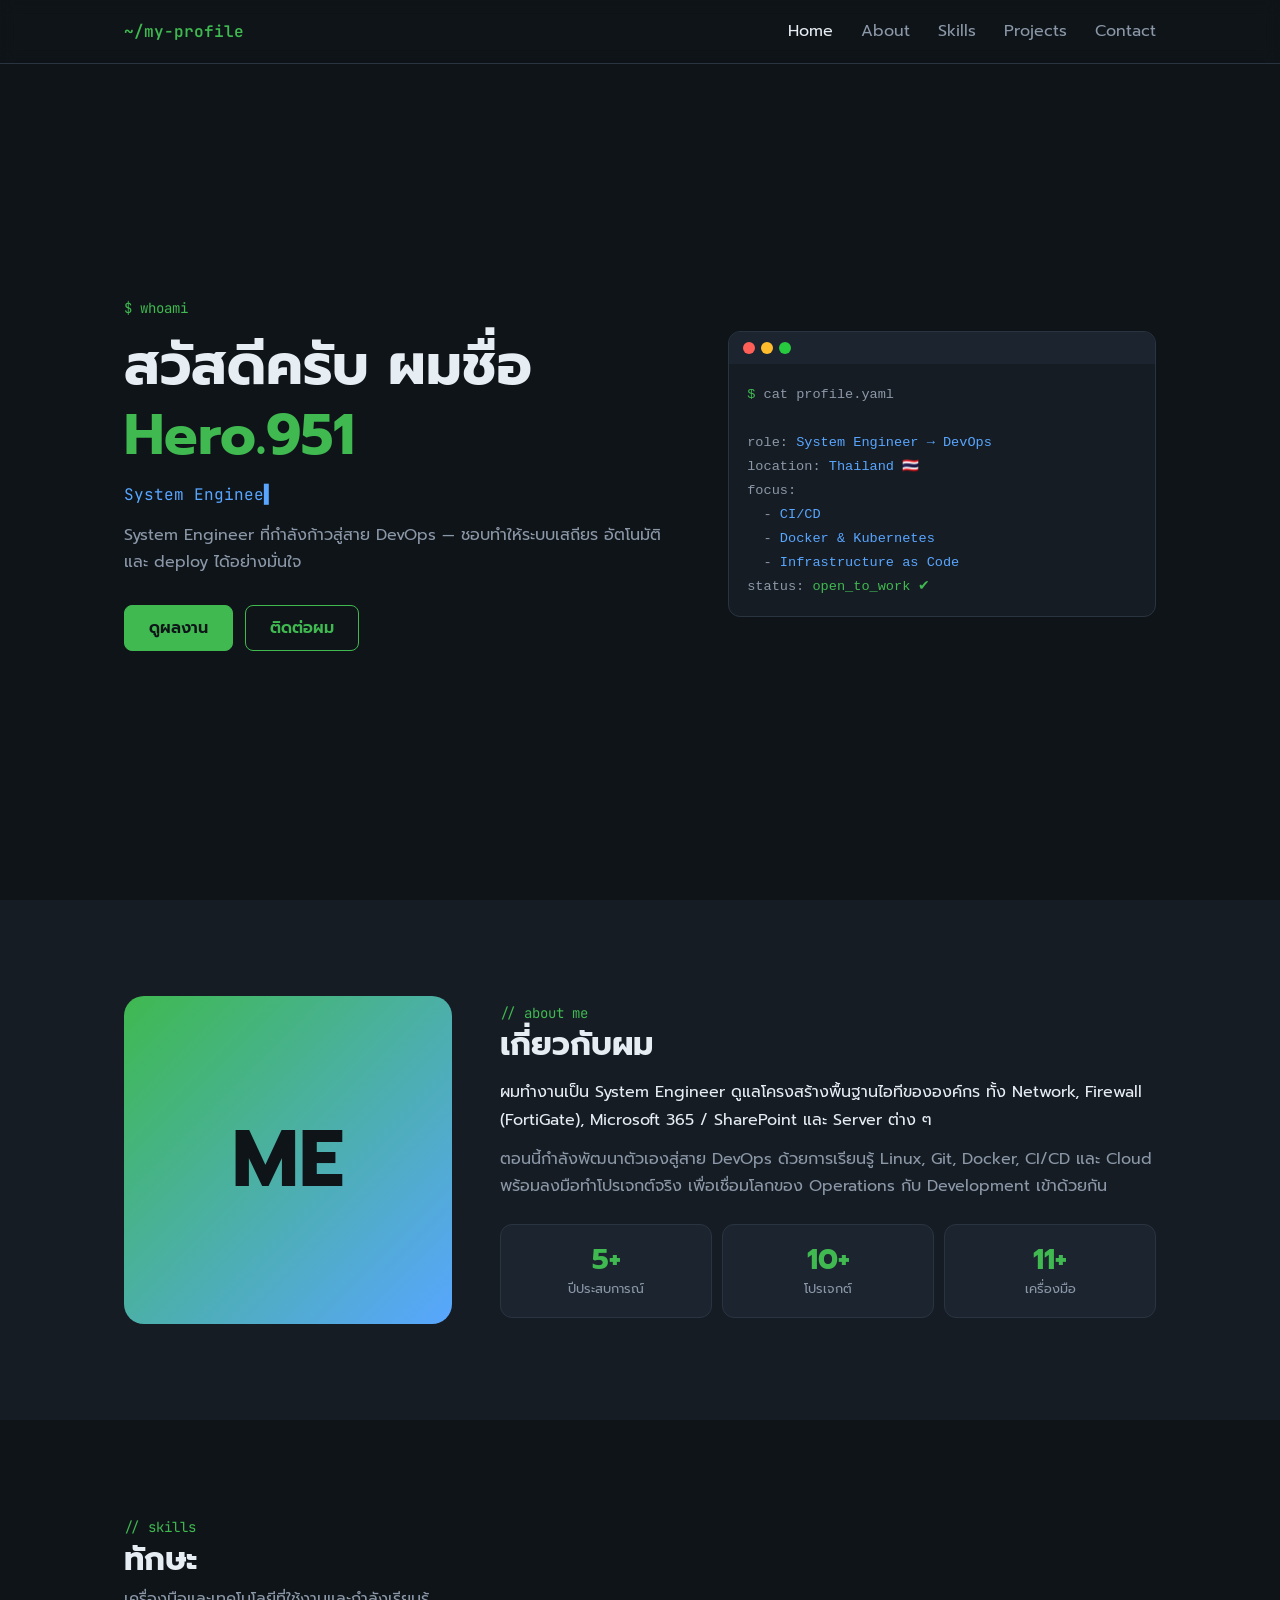
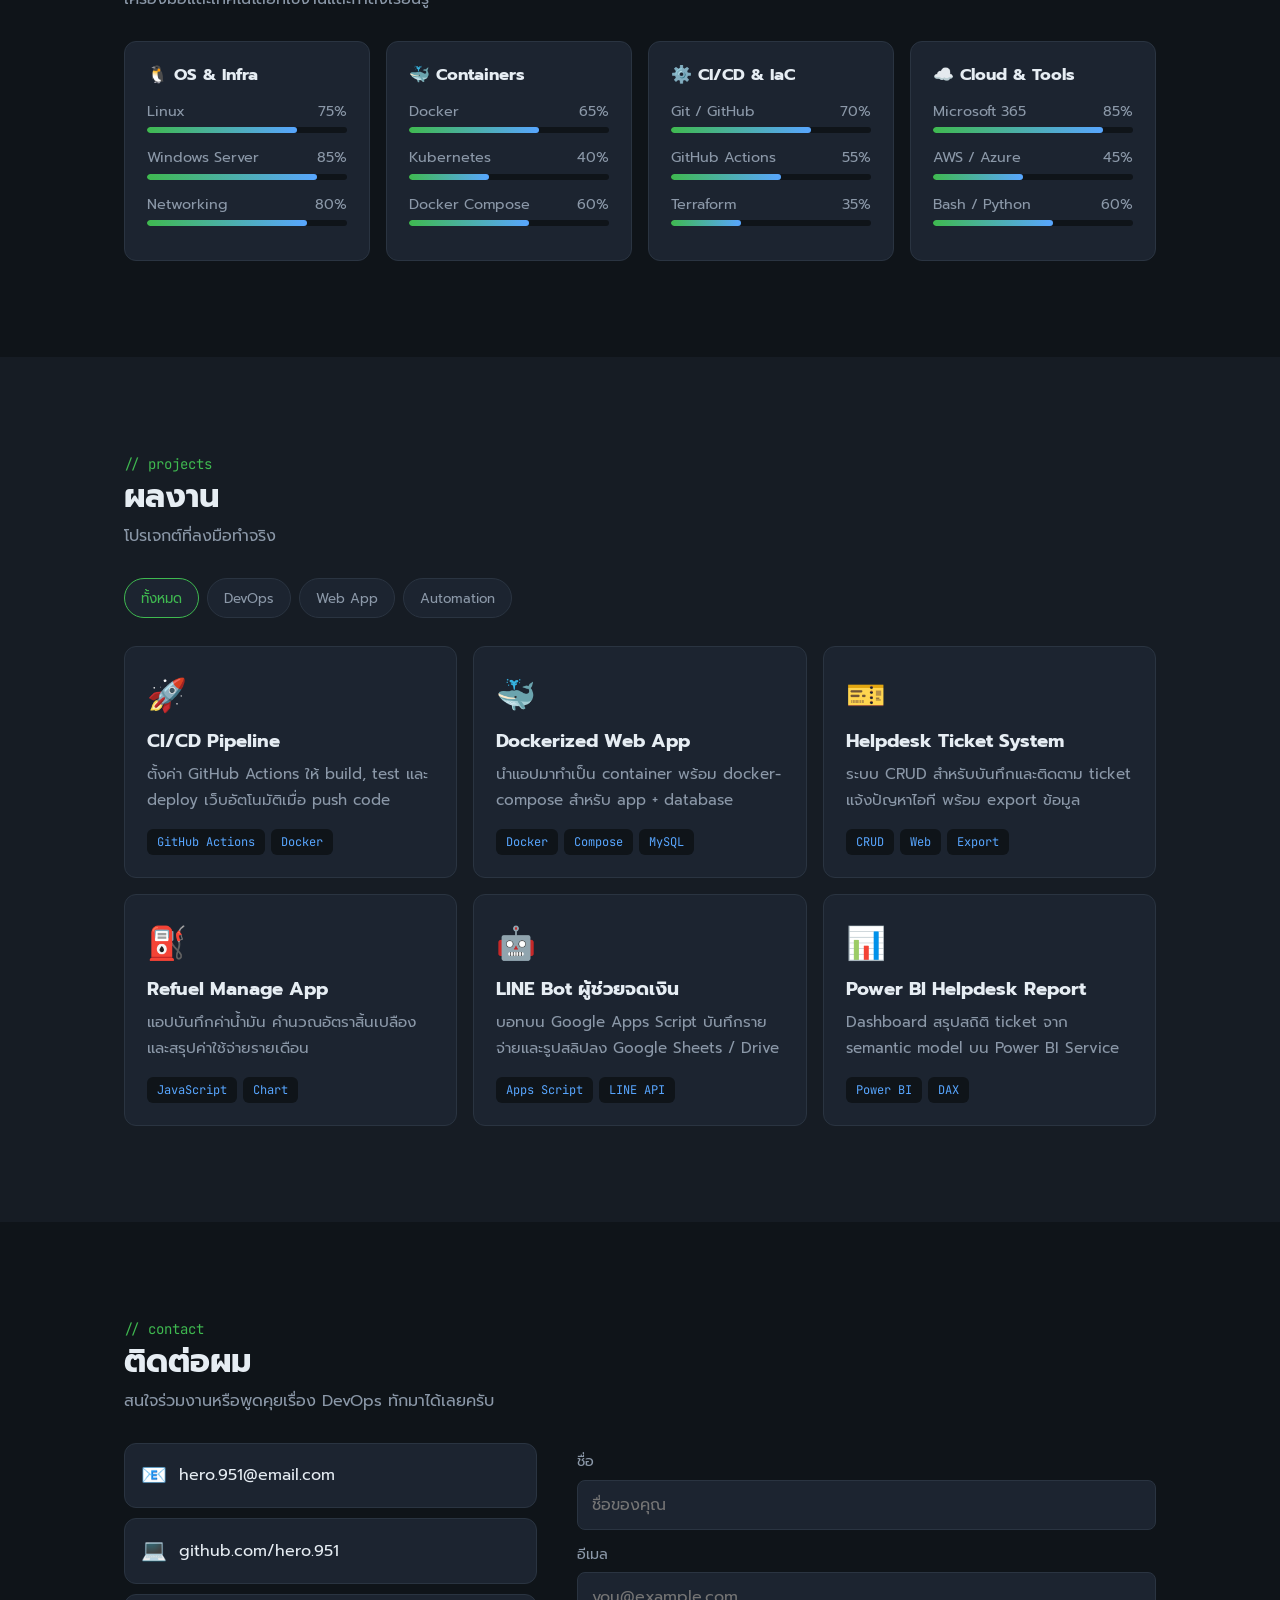
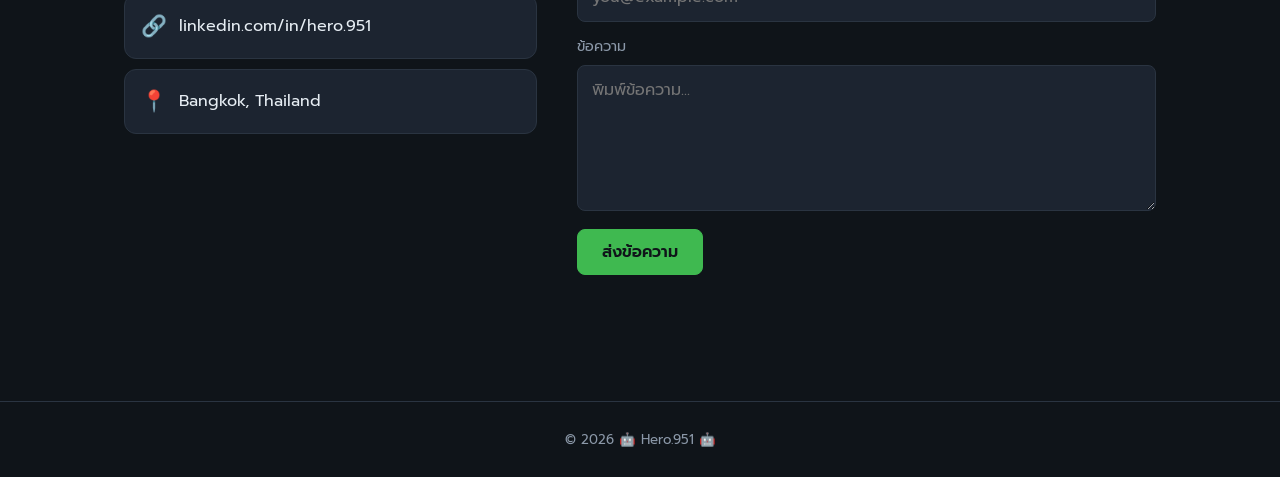
==== profile.html @ e8005243 "Merge HTML/CSS/JS into single profile.html" ====
<!DOCTYPE html>
<html lang="th">
<head>
  <meta charset="UTF-8">
  <meta name="viewport" content="width=device-width, initial-scale=1.0">
  <meta name="description" content="Hero.951 — System Engineer ที่กำลังก้าวสู่สาย DevOps">
  <title>Hero.951 | DevOps Engineer</title>
  <link rel="preconnect" href="https://fonts.googleapis.com">
  <link href="https://fonts.googleapis.com/css2?family=Prompt:wght@300;400;600;700&family=JetBrains+Mono:wght@400;600&display=swap" rel="stylesheet">
  <style>
/* ===== Design tokens ===== */
:root{
  --bg:#0f1419; --bg2:#161c24; --card:#1c2430; --text:#e6edf3; --muted:#8b98a8;
  --accent:#3fb950; --accent2:#58a6ff; --border:#2a3441;
  --header-h:64px; --gutter:16px; --radius:12px;
}

/* ===== Base (mobile-first) ===== */
*,*::before,*::after{margin:0;padding:0;box-sizing:border-box}
html{scroll-behavior:smooth;scroll-padding-top:var(--header-h)}
body{font-family:'Prompt',sans-serif;background:var(--bg);color:var(--text);line-height:1.7;font-size:1rem;overflow-x:hidden}
a{color:inherit;text-decoration:none}
img{max-width:100%;display:block}
ul{list-style:none}
p+p{margin-top:12px}
h1,h2,h3{line-height:1.25}
h2{font-size:clamp(1.6rem,4vw,2rem);margin-bottom:6px}
.container{width:100%;max-width:1080px;margin:0 auto;padding:0 var(--gutter)}
.section{padding:64px 0}
.alt{background:var(--bg2)}
.section-head{margin-bottom:28px}
.eyebrow{font-family:'JetBrains Mono',monospace;color:var(--accent);font-size:.875rem}
.lead,.muted{color:var(--muted)}
.sr-only{position:absolute;width:1px;height:1px;overflow:hidden;clip:rect(0 0 0 0);white-space:nowrap}
.skip-link{position:absolute;left:-999px;top:8px;background:var(--accent);color:#0f1419;padding:8px 14px;border-radius:6px;z-index:100}
.skip-link:focus{left:8px}
:focus-visible{outline:2px solid var(--accent2);outline-offset:3px}

/* ===== Header / Nav ===== */
.site-header{position:fixed;inset:0 0 auto;height:var(--header-h);background:rgba(15,20,25,.9);backdrop-filter:blur(8px);border-bottom:1px solid var(--border);z-index:50}
.header-inner{display:flex;justify-content:space-between;align-items:center;height:100%}
.logo{font-family:'JetBrains Mono',monospace;font-weight:600;color:var(--accent)}
.menu-btn{background:none;border:0;color:var(--text);font-size:1.6rem;cursor:pointer;width:44px;height:44px}
.nav-links{display:none;position:absolute;top:var(--header-h);left:0;right:0;flex-direction:column;background:var(--bg2);border-bottom:1px solid var(--border);padding:8px var(--gutter) 16px}
.nav-links.open{display:flex}
.nav-links a{display:block;padding:12px 4px;color:var(--muted);transition:color .2s}
.nav-links a:hover,.nav-links a.active{color:var(--text)}

/* ===== Buttons ===== */
.btns{display:flex;gap:12px;margin-top:28px;flex-wrap:wrap}
.btn{display:inline-flex;justify-content:center;align-items:center;min-height:44px;padding:10px 24px;border-radius:8px;font:600 1rem 'Prompt',sans-serif;border:1px solid var(--accent);cursor:pointer;transition:.2s}
.btn-primary{background:var(--accent);color:#0f1419}
.btn-primary:hover{filter:brightness(1.1)}
.btn-ghost{color:var(--accent);background:transparent}
.btn-ghost:hover{background:rgba(63,185,80,.1)}

/* ===== Hero ===== */
.hero{min-height:100svh;display:flex;align-items:center;padding:calc(var(--header-h) + 40px) 0 56px}
.hero-grid{display:grid;gap:40px}
.hero h1{font-size:clamp(2rem,7vw,3.5rem);margin:10px 0}
.highlight{color:var(--accent)}
.typed{font-family:'JetBrains Mono',monospace;color:var(--accent2);min-height:1.7em}
.typed::after{content:'▌';animation:blink 1s infinite}
@keyframes blink{50%{opacity:0}}
.hero .lead{margin-top:14px;max-width:52ch}
.terminal{background:var(--bg2);border:1px solid var(--border);border-radius:var(--radius);overflow:hidden}
.term-bar{background:var(--card);padding:10px 14px;display:flex;gap:6px}
.term-bar i{width:12px;height:12px;border-radius:50%;background:#ff5f56}
.term-bar i:nth-child(2){background:#ffbd2e}
.term-bar i:nth-child(3){background:#27c93f}
.term-body{padding:18px;color:var(--muted);font:.8rem/1.7 'JetBrains Mono',monospace;overflow-x:auto;white-space:pre}
.term-body .c{color:var(--accent)} .term-body .v{color:var(--accent2)}

/* ===== About ===== */
.about-grid{display:grid;gap:32px;align-items:center}
.avatar{width:min(200px,60%);aspect-ratio:1;margin:0 auto;border-radius:20px;background:linear-gradient(135deg,var(--accent),var(--accent2));display:flex;align-items:center;justify-content:center;font-size:clamp(3rem,10vw,5rem);font-weight:700;color:#0f1419}
.about-grid h2{margin-bottom:14px}
.stats{display:grid;grid-template-columns:repeat(3,1fr);gap:10px;margin-top:24px}
.stat{background:var(--card);border:1px solid var(--border);border-radius:var(--radius);padding:14px 8px;text-align:center;display:flex;flex-direction:column-reverse}
.stat dd{font-size:clamp(1.4rem,5vw,1.8rem);font-weight:700;color:var(--accent);line-height:1.2}
.stat dt{color:var(--muted);font-size:.8rem}

/* ===== Skills ===== */
.skills-grid{display:grid;gap:16px;grid-template-columns:1fr}
.skill-card{background:var(--card);border:1px solid var(--border);border-radius:var(--radius);padding:22px}
.skill-card h3{margin-bottom:14px;font-size:1.05rem}
.bar{margin-bottom:12px}
.bar-label{display:flex;justify-content:space-between;font-size:.9rem;color:var(--muted)}
.bar-track{height:6px;background:var(--bg);border-radius:4px;overflow:hidden;margin-top:4px}
.bar-fill{height:100%;width:0;background:linear-gradient(90deg,var(--accent),var(--accent2));border-radius:4px;transition:width 1.2s ease}

/* ===== Projects ===== */
.filters{display:flex;gap:8px;margin-bottom:24px;overflow-x:auto;padding-bottom:4px;scrollbar-width:none}
.filter{flex:0 0 auto;min-height:40px;background:var(--card);border:1px solid var(--border);color:var(--muted);padding:6px 16px;border-radius:20px;cursor:pointer;font-family:inherit}
.filter.active{border-color:var(--accent);color:var(--accent)}
.projects-grid{display:grid;gap:16px;grid-template-columns:1fr}
.project{height:100%;background:var(--card);border:1px solid var(--border);border-radius:var(--radius);padding:22px;display:flex;flex-direction:column;transition:.2s}
.project:hover{transform:translateY(-4px);border-color:var(--accent)}
.project .icon{font-size:2rem;margin-bottom:6px}
.project p{color:var(--muted);font-size:.95rem;flex:1;margin:8px 0 16px}
.tags{display:flex;gap:6px;flex-wrap:wrap}
.tag{font-family:'JetBrains Mono',monospace;font-size:.75rem;background:var(--bg);color:var(--accent2);padding:3px 10px;border-radius:6px}

/* ===== Contact ===== */
.contact-grid{display:grid;gap:28px}
address{font-style:normal}
.contact-item{display:flex;gap:12px;align-items:center;background:var(--card);border:1px solid var(--border);border-radius:var(--radius);padding:14px 16px;margin:0 0 10px;word-break:break-word}
a.contact-item:hover{border-color:var(--accent)}
.contact-item span{font-size:1.3rem}
fieldset{border:0;display:grid;gap:6px}
label{font-size:.9rem;color:var(--muted);margin-top:6px}
input,textarea{width:100%;background:var(--card);border:1px solid var(--border);border-radius:8px;padding:12px 14px;color:var(--text);font:1rem 'Prompt',sans-serif}
input:focus,textarea:focus{outline:none;border-color:var(--accent)}
.contact-form .btn{margin-top:12px;width:100%}
.form-msg{color:var(--accent);min-height:1.5em}

/* ===== Footer ===== */
.site-footer{border-top:1px solid var(--border);padding:24px 0;text-align:center;color:var(--muted)}

/* ===== Reveal animation ===== */
.reveal{opacity:0;transform:translateY(30px);transition:.7s ease}
.reveal.show{opacity:1;transform:none}
@media (prefers-reduced-motion:reduce){
  *{animation:none!important;transition:none!important;scroll-behavior:auto!important}
  .reveal{opacity:1;transform:none}
}

/* ===== Tablet ≥ 640px ===== */
@media (min-width:640px){
  :root{--gutter:24px}
  .skills-grid,.projects-grid{grid-template-columns:repeat(2,1fr)}
  .contact-form .btn{width:auto;justify-self:start}
  .stat{padding:18px}
}

/* ===== Desktop ≥ 900px ===== */
@media (min-width:900px){
  .section{padding:96px 0}
  .menu-btn{display:none}
  .nav-links{display:flex;position:static;flex-direction:row;gap:28px;padding:0;background:none;border:0}
  .nav-links a{padding:0}
  .hero-grid{grid-template-columns:1.3fr 1fr;gap:48px;align-items:center}
  .term-body{font-size:.85rem}
  .about-grid{grid-template-columns:1fr 2fr;gap:48px}
  .avatar{width:100%;margin:0}
  .skills-grid{grid-template-columns:repeat(4,1fr)}
  .projects-grid{grid-template-columns:repeat(3,1fr)}
  .contact-grid{grid-template-columns:1fr 1.4fr;gap:40px}
}

  </style>
</head>
<body>
  <a class="skip-link" href="#main">ข้ามไปที่เนื้อหา</a>

  <!-- ===== Header + Navigation ===== -->
  <header class="site-header">
    <div class="container header-inner">
      <a href="#hero" class="logo" aria-label="กลับหน้าแรก">~/my-profile</a>
      <button class="menu-btn" id="menuBtn" aria-label="เปิดเมนู" aria-expanded="false" aria-controls="navLinks">☰</button>
      <nav aria-label="เมนูหลัก">
        <ul id="navLinks" class="nav-links">
          <li><a href="#hero">Home</a></li>
          <li><a href="#about">About</a></li>
          <li><a href="#skills">Skills</a></li>
          <li><a href="#projects">Projects</a></li>
          <li><a href="#contact">Contact</a></li>
        </ul>
      </nav>
    </div>
  </header>

  <main id="main">
    <!-- 1. HERO -->
    <section id="hero" class="hero" aria-labelledby="hero-title">
      <div class="container hero-grid">
        <div class="hero-text">
          <p class="eyebrow">$ whoami</p>
          <h1 id="hero-title">สวัสดีครับ ผมชื่อ <span class="highlight">Hero.951</span></h1>
          <p class="typed" id="typed" aria-live="polite"></p>
          <p class="lead">System Engineer ที่กำลังก้าวสู่สาย DevOps — ชอบทำให้ระบบเสถียร อัตโนมัติ และ deploy ได้อย่างมั่นใจ</p>
          <div class="btns">
            <a href="#projects" class="btn btn-primary">ดูผลงาน</a>
            <a href="#contact" class="btn btn-ghost">ติดต่อผม</a>
          </div>
        </div>
        <figure class="terminal" aria-label="ข้อมูลโปรไฟล์ในรูปแบบ terminal">
          <div class="term-bar" aria-hidden="true"><i></i><i></i><i></i></div>
          <pre class="term-body"><code><span class="c">$</span> cat profile.yaml

role: <span class="v">System Engineer → DevOps</span>
location: <span class="v">Thailand 🇹🇭</span>
focus:
  - <span class="v">CI/CD</span>
  - <span class="v">Docker &amp; Kubernetes</span>
  - <span class="v">Infrastructure as Code</span>
status: <span class="c">open_to_work ✔</span></code></pre>
        </figure>
      </div>
    </section>

    <!-- 2. ABOUT -->
    <section id="about" class="section alt" aria-labelledby="about-title">
      <div class="container about-grid reveal">
        <figure class="avatar" aria-hidden="true">ME</figure>
        <article>
          <header>
            <p class="eyebrow">// about me</p>
            <h2 id="about-title">เกี่ยวกับผม</h2>
          </header>
          <p>ผมทำงานเป็น System Engineer ดูแลโครงสร้างพื้นฐานไอทีขององค์กร ทั้ง Network, Firewall (FortiGate), Microsoft 365 / SharePoint และ Server ต่าง ๆ</p>
          <p class="muted">ตอนนี้กำลังพัฒนาตัวเองสู่สาย DevOps ด้วยการเรียนรู้ Linux, Git, Docker, CI/CD และ Cloud พร้อมลงมือทำโปรเจกต์จริง เพื่อเชื่อมโลกของ Operations กับ Development เข้าด้วยกัน</p>
          <dl class="stats">
            <div class="stat"><dt>ปีประสบการณ์</dt><dd data-count="5">0</dd></div>
            <div class="stat"><dt>โปรเจกต์</dt><dd data-count="10">0</dd></div>
            <div class="stat"><dt>เครื่องมือ</dt><dd data-count="15">0</dd></div>
          </dl>
        </article>
      </div>
    </section>

    <!-- 3. SKILLS -->
    <section id="skills" class="section" aria-labelledby="skills-title">
      <div class="container">
        <header class="section-head">
          <p class="eyebrow">// skills</p>
          <h2 id="skills-title">ทักษะ</h2>
          <p class="lead">เครื่องมือและเทคโนโลยีที่ใช้งานและกำลังเรียนรู้</p>
        </header>
        <div class="skills-grid reveal" id="skillsGrid"></div>
      </div>
    </section>

    <!-- 4. PROJECTS -->
    <section id="projects" class="section alt" aria-labelledby="projects-title">
      <div class="container">
        <header class="section-head">
          <p class="eyebrow">// projects</p>
          <h2 id="projects-title">ผลงาน</h2>
          <p class="lead">โปรเจกต์ที่ลงมือทำจริง</p>
        </header>
        <div class="filters" id="filters" role="group" aria-label="กรองผลงานตามหมวด">
          <button type="button" class="filter active" data-f="all" aria-pressed="true">ทั้งหมด</button>
          <button type="button" class="filter" data-f="devops" aria-pressed="false">DevOps</button>
          <button type="button" class="filter" data-f="web" aria-pressed="false">Web App</button>
          <button type="button" class="filter" data-f="automation" aria-pressed="false">Automation</button>
        </div>
        <ul class="projects-grid" id="projectsGrid"></ul>
      </div>
    </section>

    <!-- 5. CONTACT -->
    <section id="contact" class="section" aria-labelledby="contact-title">
      <div class="container">
        <header class="section-head">
          <p class="eyebrow">// contact</p>
          <h2 id="contact-title">ติดต่อผม</h2>
          <p class="lead">สนใจร่วมงานหรือพูดคุยเรื่อง DevOps ทักมาได้เลยครับ</p>
        </header>
        <div class="contact-grid reveal">
          <address class="contact-list">
            <a class="contact-item" href="mailto:hero.951@email.com"><span aria-hidden="true">📧</span>hero.951@email.com</a>
            <a class="contact-item" href="https://github.com/hero.951" target="_blank" rel="noopener"><span aria-hidden="true">💻</span>github.com/hero.951</a>
            <a class="contact-item" href="https://linkedin.com/in/hero.951" target="_blank" rel="noopener"><span aria-hidden="true">🔗</span>linkedin.com/in/hero.951</a>
            <p class="contact-item"><span aria-hidden="true">📍</span>Bangkok, Thailand</p>
          </address>
          <form id="contactForm" class="contact-form" novalidate>
            <fieldset>
              <legend class="sr-only">ส่งข้อความถึงผม</legend>
              <label for="name">ชื่อ</label>
              <input type="text" id="name" name="name" placeholder="ชื่อของคุณ" autocomplete="name" required>
              <label for="email">อีเมล</label>
              <input type="email" id="email" name="email" placeholder="you@example.com" autocomplete="email" required>
              <label for="message">ข้อความ</label>
              <textarea id="message" name="message" rows="5" placeholder="พิมพ์ข้อความ..." required></textarea>
              <button class="btn btn-primary" type="submit">ส่งข้อความ</button>
              <p class="form-msg" id="formMsg" role="status" aria-live="polite"></p>
            </fieldset>
          </form>
        </div>
      </div>
    </section>
  </main>

  <footer class="site-footer">
    <div class="container">
      <p><small>© <time id="year"></time> 🤖 Hero.951 🤖</small></p>
    </div>
  </footer>

  <script>
// ===== Data (แก้ไขข้อมูลของคุณตรงนี้) =====
const skills = [
  { group:'🐧 OS & Infra', items:[['Linux',75],['Windows Server',85],['Networking',80]] },
  { group:'🐳 Containers', items:[['Docker',65],['Kubernetes',40],['Docker Compose',60]] },
  { group:'⚙️ CI/CD & IaC', items:[['Git / GitHub',70],['GitHub Actions',55],['Terraform',35]] },
  { group:'☁️ Cloud & Tools', items:[['Microsoft 365',85],['AWS / Azure',45],['Bash / Python',60]] },
];
const projects = [
  { icon:'🚀', cat:'devops', title:'CI/CD Pipeline', desc:'ตั้งค่า GitHub Actions ให้ build, test และ deploy เว็บอัตโนมัติเมื่อ push code', tags:['GitHub Actions','Docker'] },
  { icon:'🐳', cat:'devops', title:'Dockerized Web App', desc:'นำแอปมาทำเป็น container พร้อม docker-compose สำหรับ app + database', tags:['Docker','Compose','MySQL'] },
  { icon:'🎫', cat:'web', title:'Helpdesk Ticket System', desc:'ระบบ CRUD สำหรับบันทึกและติดตาม ticket แจ้งปัญหาไอที พร้อม export ข้อมูล', tags:['CRUD','Web','Export'] },
  { icon:'⛽', cat:'web', title:'Refuel Manage App', desc:'แอปบันทึกค่าน้ำมัน คำนวณอัตราสิ้นเปลือง และสรุปค่าใช้จ่ายรายเดือน', tags:['JavaScript','Chart'] },
  { icon:'🤖', cat:'automation', title:'LINE Bot ผู้ช่วยจดเงิน', desc:'บอทบน Google Apps Script บันทึกรายจ่ายและรูปสลิปลง Google Sheets / Drive', tags:['Apps Script','LINE API'] },
  { icon:'📊', cat:'automation', title:'Power BI Helpdesk Report', desc:'Dashboard สรุปสถิติ ticket จาก semantic model บน Power BI Service', tags:['Power BI','DAX'] },
];

// ===== Typing effect =====
const words = ['System Engineer','Aspiring DevOps Engineer','Automation Lover','Lifelong Learner'];
let wi=0, ci=0, del=false; const typedEl=document.getElementById('typed');
(function type(){
  const w=words[wi]; typedEl.textContent=w.slice(0,ci);
  if(!del && ci<w.length) ci++; else if(del && ci>0) ci--;
  else { del=!del; if(!del) wi=(wi+1)%words.length; }
  setTimeout(type, del?40:(ci===w.length?1600:90));
})();

// ===== Render skills (article + list) =====
document.getElementById('skillsGrid').innerHTML = skills.map(s=>`
  <article class="skill-card">
    <h3>${s.group}</h3>
    <ul>
      ${s.items.map(([n,v])=>`
      <li class="bar">
        <div class="bar-label"><span>${n}</span><span>${v}%</span></div>
        <div class="bar-track" role="progressbar" aria-label="${n}" aria-valuemin="0" aria-valuemax="100" aria-valuenow="${v}">
          <div class="bar-fill" data-w="${v}"></div>
        </div>
      </li>`).join('')}
    </ul>
  </article>`).join('');

// ===== Render projects (li > article) + filter =====
const grid=document.getElementById('projectsGrid');
function renderProjects(f){
  grid.innerHTML = projects.filter(p=>f==='all'||p.cat===f).map(p=>`
    <li>
      <article class="project">
        <span class="icon" aria-hidden="true">${p.icon}</span>
        <h3>${p.title}</h3>
        <p>${p.desc}</p>
        <ul class="tags" aria-label="เทคโนโลยีที่ใช้">${p.tags.map(t=>`<li class="tag">${t}</li>`).join('')}</ul>
      </article>
    </li>`).join('');
}
renderProjects('all');
document.getElementById('filters').addEventListener('click',e=>{
  const btn=e.target.closest('.filter'); if(!btn) return;
  document.querySelectorAll('.filter').forEach(b=>{b.classList.remove('active');b.setAttribute('aria-pressed','false');});
  btn.classList.add('active'); btn.setAttribute('aria-pressed','true');
  renderProjects(btn.dataset.f);
});

// ===== Scroll reveal + skill bars + counters =====
const io=new IntersectionObserver(entries=>entries.forEach(en=>{
  if(!en.isIntersecting) return;
  en.target.classList.add('show');
  en.target.querySelectorAll('.bar-fill').forEach(b=>b.style.width=b.dataset.w+'%');
  en.target.querySelectorAll('[data-count]').forEach(el=>{
    let n=0; const t=+el.dataset.count;
    const iv=setInterval(()=>{el.textContent=++n+'+'; if(n>=t) clearInterval(iv);},80);
  });
  io.unobserve(en.target);
}),{threshold:.15});
document.querySelectorAll('.reveal').forEach(el=>io.observe(el));

// ===== Active nav link =====
const links=document.querySelectorAll('.nav-links a');
const sections=document.querySelectorAll('main section');
window.addEventListener('scroll',()=>{
  let cur='';
  sections.forEach(s=>{ if(scrollY>=s.offsetTop-120) cur=s.id; });
  links.forEach(a=>{
    const on=a.getAttribute('href')==='#'+cur;
    a.classList.toggle('active',on);
    on ? a.setAttribute('aria-current','true') : a.removeAttribute('aria-current');
  });
},{passive:true});

// ===== Mobile menu =====
const nav=document.getElementById('navLinks');
const menuBtn=document.getElementById('menuBtn');
function setMenu(open){
  nav.classList.toggle('open',open);
  menuBtn.setAttribute('aria-expanded',open);
  menuBtn.setAttribute('aria-label',open?'ปิดเมนู':'เปิดเมนู');
  menuBtn.textContent=open?'✕':'☰';
}
menuBtn.addEventListener('click',()=>setMenu(!nav.classList.contains('open')));
links.forEach(a=>a.addEventListener('click',()=>setMenu(false)));
document.addEventListener('keydown',e=>{ if(e.key==='Escape') setMenu(false); });

// ===== Contact form (demo) =====
document.getElementById('contactForm').addEventListener('submit',e=>{
  e.preventDefault();
  const form=e.target, msg=document.getElementById('formMsg');
  if(!form.checkValidity()){ msg.style.color='#f85149'; msg.textContent='กรุณากรอกข้อมูลให้ครบและอีเมลให้ถูกต้อง'; return; }
  msg.style.color='';
  msg.textContent=`ขอบคุณครับ คุณ${form.name.value} ได้รับข้อความแล้ว ✔`;
  form.reset();
});

// ===== Footer year =====
const y=document.getElementById('year');
y.textContent=new Date().getFullYear(); y.dateTime=y.textContent;

  </script>
</body>
</html>
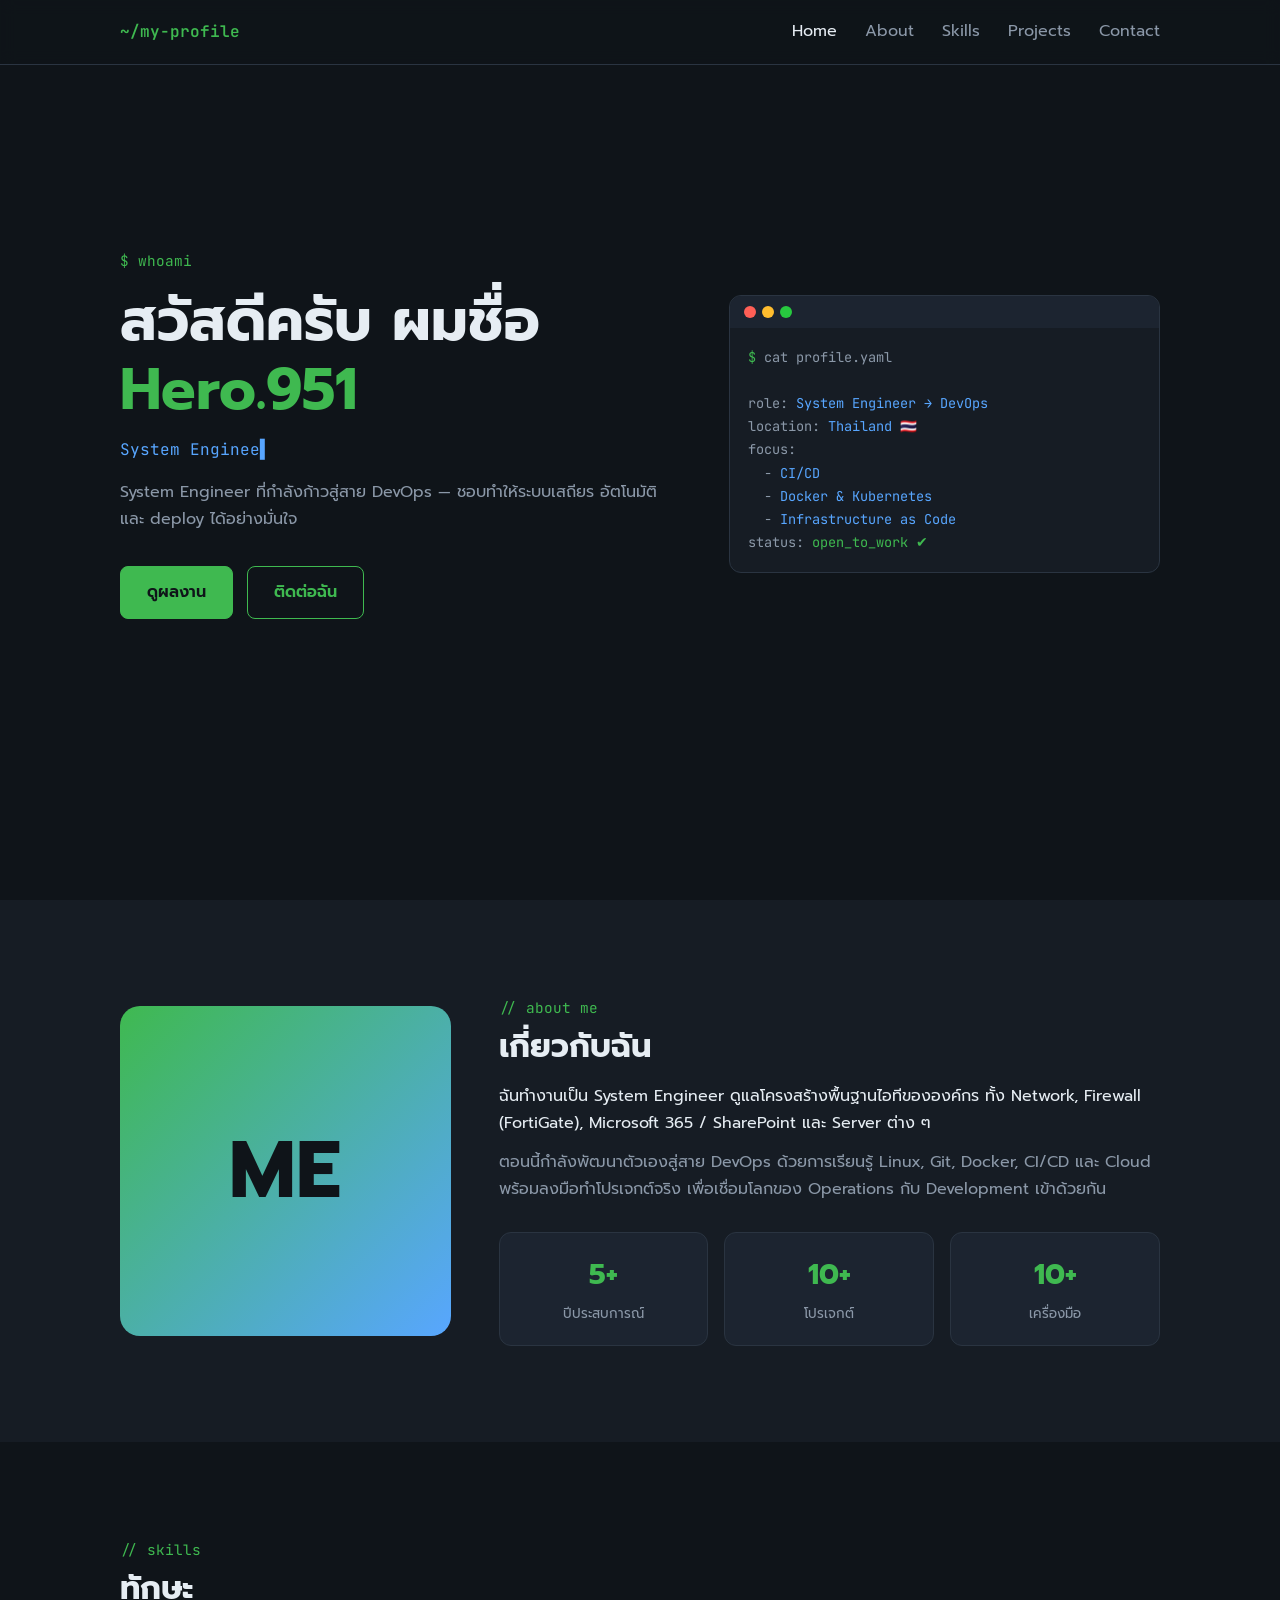
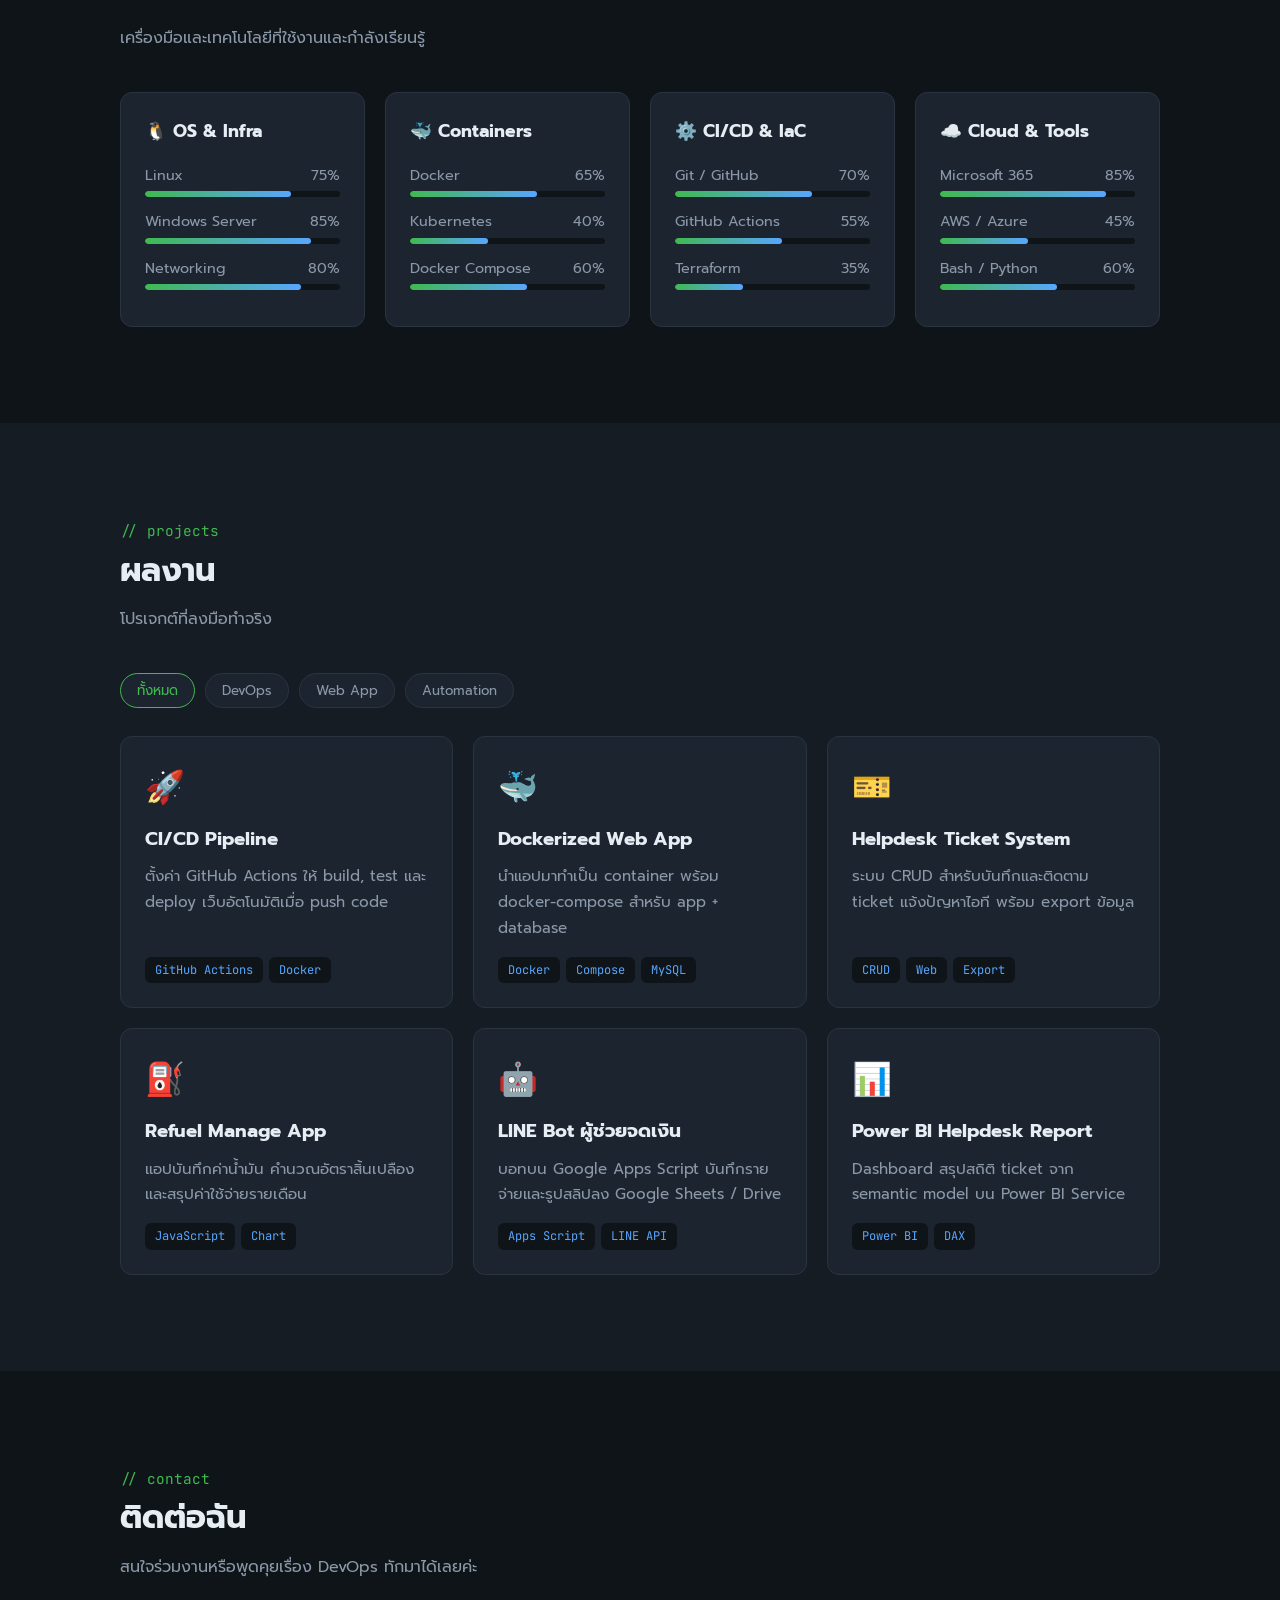
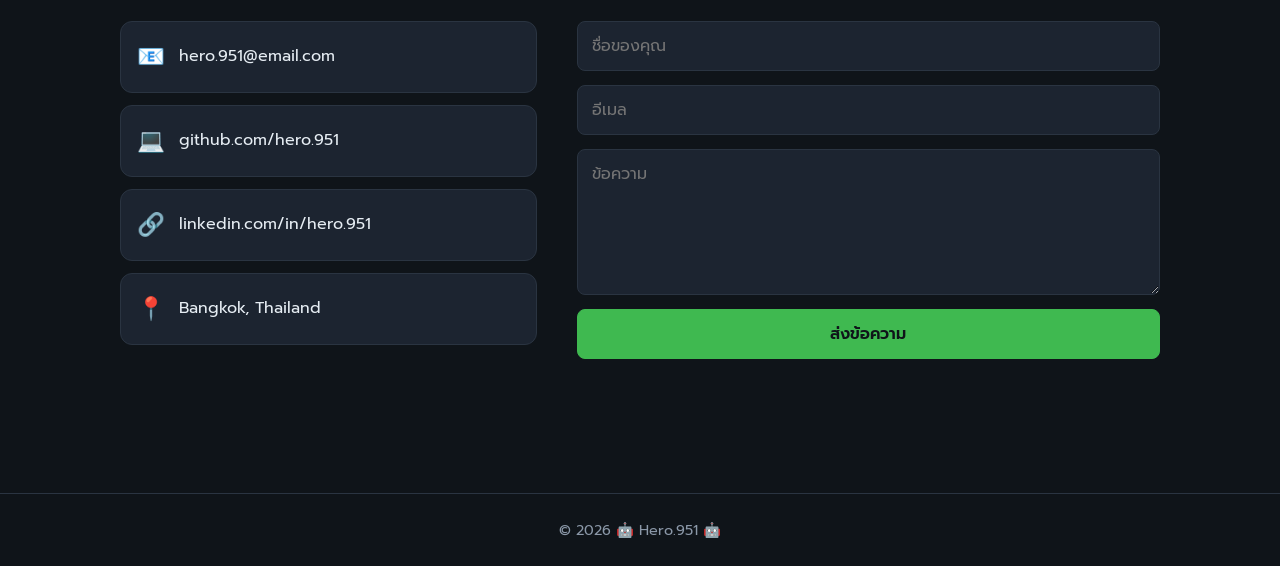
==== commit 51e00006: "Merge HTML/CSS/JS into single profile.html (v1)" ====
--- a/profile.html
+++ b/profile.html
@@ -1,294 +1,226 @@
 <!DOCTYPE html>
 <html lang="th">
 <head>
-  <meta charset="UTF-8">
-  <meta name="viewport" content="width=device-width, initial-scale=1.0">
-  <meta name="description" content="Hero.951 — System Engineer ที่กำลังก้าวสู่สาย DevOps">
-  <title>Hero.951 | DevOps Engineer</title>
-  <link rel="preconnect" href="https://fonts.googleapis.com">
-  <link href="https://fonts.googleapis.com/css2?family=Prompt:wght@300;400;600;700&family=JetBrains+Mono:wght@400;600&display=swap" rel="stylesheet">
-  <style>
-/* ===== Design tokens ===== */
+<meta charset="UTF-8">
+<meta name="viewport" content="width=device-width, initial-scale=1.0">
+<title>My Profile | DevOps Engineer</title>
+<link href="https://fonts.googleapis.com/css2?family=Prompt:wght@300;400;600;700&family=JetBrains+Mono:wght@400;600&display=swap" rel="stylesheet">
+<style>
 :root{
   --bg:#0f1419; --bg2:#161c24; --card:#1c2430; --text:#e6edf3; --muted:#8b98a8;
   --accent:#3fb950; --accent2:#58a6ff; --border:#2a3441;
-  --header-h:64px; --gutter:16px; --radius:12px;
 }
-
-/* ===== Base (mobile-first) ===== */
-*,*::before,*::after{margin:0;padding:0;box-sizing:border-box}
-html{scroll-behavior:smooth;scroll-padding-top:var(--header-h)}
-body{font-family:'Prompt',sans-serif;background:var(--bg);color:var(--text);line-height:1.7;font-size:1rem;overflow-x:hidden}
+*{margin:0;padding:0;box-sizing:border-box}
+html{scroll-behavior:smooth}
+body{font-family:'Prompt',sans-serif;background:var(--bg);color:var(--text);line-height:1.7}
 a{color:inherit;text-decoration:none}
-img{max-width:100%;display:block}
-ul{list-style:none}
-p+p{margin-top:12px}
-h1,h2,h3{line-height:1.25}
-h2{font-size:clamp(1.6rem,4vw,2rem);margin-bottom:6px}
-.container{width:100%;max-width:1080px;margin:0 auto;padding:0 var(--gutter)}
-.section{padding:64px 0}
-.alt{background:var(--bg2)}
-.section-head{margin-bottom:28px}
-.eyebrow{font-family:'JetBrains Mono',monospace;color:var(--accent);font-size:.875rem}
-.lead,.muted{color:var(--muted)}
-.sr-only{position:absolute;width:1px;height:1px;overflow:hidden;clip:rect(0 0 0 0);white-space:nowrap}
-.skip-link{position:absolute;left:-999px;top:8px;background:var(--accent);color:#0f1419;padding:8px 14px;border-radius:6px;z-index:100}
-.skip-link:focus{left:8px}
-:focus-visible{outline:2px solid var(--accent2);outline-offset:3px}
-
-/* ===== Header / Nav ===== */
-.site-header{position:fixed;inset:0 0 auto;height:var(--header-h);background:rgba(15,20,25,.9);backdrop-filter:blur(8px);border-bottom:1px solid var(--border);z-index:50}
-.header-inner{display:flex;justify-content:space-between;align-items:center;height:100%}
+.container{max-width:1080px;margin:0 auto;padding:0 20px}
+section{padding:96px 0}
+h2{font-size:2rem;margin-bottom:8px}
+.eyebrow{font-family:'JetBrains Mono',monospace;color:var(--accent);font-size:.9rem}
+.lead{color:var(--muted);margin-bottom:40px}
+
+/* Nav */
+nav{position:fixed;top:0;width:100%;background:rgba(15,20,25,.85);backdrop-filter:blur(8px);border-bottom:1px solid var(--border);z-index:10}
+nav .container{display:flex;justify-content:space-between;align-items:center;height:64px}
 .logo{font-family:'JetBrains Mono',monospace;font-weight:600;color:var(--accent)}
-.menu-btn{background:none;border:0;color:var(--text);font-size:1.6rem;cursor:pointer;width:44px;height:44px}
-.nav-links{display:none;position:absolute;top:var(--header-h);left:0;right:0;flex-direction:column;background:var(--bg2);border-bottom:1px solid var(--border);padding:8px var(--gutter) 16px}
-.nav-links.open{display:flex}
-.nav-links a{display:block;padding:12px 4px;color:var(--muted);transition:color .2s}
-.nav-links a:hover,.nav-links a.active{color:var(--text)}
-
-/* ===== Buttons ===== */
-.btns{display:flex;gap:12px;margin-top:28px;flex-wrap:wrap}
-.btn{display:inline-flex;justify-content:center;align-items:center;min-height:44px;padding:10px 24px;border-radius:8px;font:600 1rem 'Prompt',sans-serif;border:1px solid var(--accent);cursor:pointer;transition:.2s}
-.btn-primary{background:var(--accent);color:#0f1419}
-.btn-primary:hover{filter:brightness(1.1)}
-.btn-ghost{color:var(--accent);background:transparent}
-.btn-ghost:hover{background:rgba(63,185,80,.1)}
-
-/* ===== Hero ===== */
-.hero{min-height:100svh;display:flex;align-items:center;padding:calc(var(--header-h) + 40px) 0 56px}
-.hero-grid{display:grid;gap:40px}
-.hero h1{font-size:clamp(2rem,7vw,3.5rem);margin:10px 0}
-.highlight{color:var(--accent)}
+nav ul{display:flex;gap:28px;list-style:none}
+nav ul a{color:var(--muted);transition:.2s}
+nav ul a:hover,nav ul a.active{color:var(--text)}
+.menu-btn{display:none;background:none;border:0;color:var(--text);font-size:1.5rem;cursor:pointer}
+
+/* Hero */
+#hero{min-height:100vh;display:flex;align-items:center;padding-top:64px}
+.hero-grid{display:grid;grid-template-columns:1.3fr 1fr;gap:48px;align-items:center}
+#hero h1{font-size:clamp(2.2rem,5vw,3.6rem);line-height:1.2;margin:12px 0}
+#hero h1 span{color:var(--accent)}
 .typed{font-family:'JetBrains Mono',monospace;color:var(--accent2);min-height:1.7em}
 .typed::after{content:'▌';animation:blink 1s infinite}
 @keyframes blink{50%{opacity:0}}
-.hero .lead{margin-top:14px;max-width:52ch}
-.terminal{background:var(--bg2);border:1px solid var(--border);border-radius:var(--radius);overflow:hidden}
+.btns{display:flex;gap:14px;margin-top:32px;flex-wrap:wrap}
+.btn{padding:12px 26px;border-radius:8px;font-weight:600;transition:.2s;border:1px solid var(--accent)}
+.btn-primary{background:var(--accent);color:#0f1419}
+.btn-primary:hover{filter:brightness(1.1)}
+.btn-ghost{color:var(--accent)}
+.btn-ghost:hover{background:rgba(63,185,80,.1)}
+.terminal{background:var(--bg2);border:1px solid var(--border);border-radius:12px;overflow:hidden;font-family:'JetBrains Mono',monospace;font-size:.85rem}
 .term-bar{background:var(--card);padding:10px 14px;display:flex;gap:6px}
-.term-bar i{width:12px;height:12px;border-radius:50%;background:#ff5f56}
-.term-bar i:nth-child(2){background:#ffbd2e}
-.term-bar i:nth-child(3){background:#27c93f}
-.term-body{padding:18px;color:var(--muted);font:.8rem/1.7 'JetBrains Mono',monospace;overflow-x:auto;white-space:pre}
+.term-bar i{width:12px;height:12px;border-radius:50%;display:block}
+.term-body{padding:18px;color:var(--muted)}
 .term-body .c{color:var(--accent)} .term-body .v{color:var(--accent2)}
 
-/* ===== About ===== */
-.about-grid{display:grid;gap:32px;align-items:center}
-.avatar{width:min(200px,60%);aspect-ratio:1;margin:0 auto;border-radius:20px;background:linear-gradient(135deg,var(--accent),var(--accent2));display:flex;align-items:center;justify-content:center;font-size:clamp(3rem,10vw,5rem);font-weight:700;color:#0f1419}
-.about-grid h2{margin-bottom:14px}
-.stats{display:grid;grid-template-columns:repeat(3,1fr);gap:10px;margin-top:24px}
-.stat{background:var(--card);border:1px solid var(--border);border-radius:var(--radius);padding:14px 8px;text-align:center;display:flex;flex-direction:column-reverse}
-.stat dd{font-size:clamp(1.4rem,5vw,1.8rem);font-weight:700;color:var(--accent);line-height:1.2}
-.stat dt{color:var(--muted);font-size:.8rem}
-
-/* ===== Skills ===== */
-.skills-grid{display:grid;gap:16px;grid-template-columns:1fr}
-.skill-card{background:var(--card);border:1px solid var(--border);border-radius:var(--radius);padding:22px}
-.skill-card h3{margin-bottom:14px;font-size:1.05rem}
+/* About */
+#about{background:var(--bg2)}
+.about-grid{display:grid;grid-template-columns:1fr 2fr;gap:48px;align-items:center}
+.avatar{aspect-ratio:1;border-radius:20px;background:linear-gradient(135deg,var(--accent),var(--accent2));display:flex;align-items:center;justify-content:center;font-size:5rem;font-weight:700;color:#0f1419}
+.stats{display:grid;grid-template-columns:repeat(3,1fr);gap:16px;margin-top:28px}
+.stat{background:var(--card);border:1px solid var(--border);border-radius:12px;padding:18px;text-align:center}
+.stat b{display:block;font-size:1.8rem;color:var(--accent)}
+.stat small{color:var(--muted)}
+
+/* Skills */
+.skills-grid{display:grid;grid-template-columns:repeat(auto-fit,minmax(240px,1fr));gap:20px}
+.skill-card{background:var(--card);border:1px solid var(--border);border-radius:12px;padding:24px}
+.skill-card h3{margin-bottom:16px;font-size:1.1rem}
 .bar{margin-bottom:12px}
 .bar-label{display:flex;justify-content:space-between;font-size:.9rem;color:var(--muted)}
 .bar-track{height:6px;background:var(--bg);border-radius:4px;overflow:hidden;margin-top:4px}
 .bar-fill{height:100%;width:0;background:linear-gradient(90deg,var(--accent),var(--accent2));border-radius:4px;transition:width 1.2s ease}
 
-/* ===== Projects ===== */
-.filters{display:flex;gap:8px;margin-bottom:24px;overflow-x:auto;padding-bottom:4px;scrollbar-width:none}
-.filter{flex:0 0 auto;min-height:40px;background:var(--card);border:1px solid var(--border);color:var(--muted);padding:6px 16px;border-radius:20px;cursor:pointer;font-family:inherit}
+/* Projects */
+#projects{background:var(--bg2)}
+.filters{display:flex;gap:10px;margin-bottom:28px;flex-wrap:wrap}
+.filter{background:var(--card);border:1px solid var(--border);color:var(--muted);padding:6px 16px;border-radius:20px;cursor:pointer;font-family:inherit}
 .filter.active{border-color:var(--accent);color:var(--accent)}
-.projects-grid{display:grid;gap:16px;grid-template-columns:1fr}
-.project{height:100%;background:var(--card);border:1px solid var(--border);border-radius:var(--radius);padding:22px;display:flex;flex-direction:column;transition:.2s}
+.projects-grid{display:grid;grid-template-columns:repeat(auto-fit,minmax(300px,1fr));gap:20px}
+.project{background:var(--card);border:1px solid var(--border);border-radius:12px;padding:24px;display:flex;flex-direction:column;transition:.2s}
 .project:hover{transform:translateY(-4px);border-color:var(--accent)}
-.project .icon{font-size:2rem;margin-bottom:6px}
+.project .icon{font-size:2rem;margin-bottom:8px}
 .project p{color:var(--muted);font-size:.95rem;flex:1;margin:8px 0 16px}
 .tags{display:flex;gap:6px;flex-wrap:wrap}
 .tag{font-family:'JetBrains Mono',monospace;font-size:.75rem;background:var(--bg);color:var(--accent2);padding:3px 10px;border-radius:6px}
 
-/* ===== Contact ===== */
-.contact-grid{display:grid;gap:28px}
-address{font-style:normal}
-.contact-item{display:flex;gap:12px;align-items:center;background:var(--card);border:1px solid var(--border);border-radius:var(--radius);padding:14px 16px;margin:0 0 10px;word-break:break-word}
-a.contact-item:hover{border-color:var(--accent)}
-.contact-item span{font-size:1.3rem}
-fieldset{border:0;display:grid;gap:6px}
-label{font-size:.9rem;color:var(--muted);margin-top:6px}
-input,textarea{width:100%;background:var(--card);border:1px solid var(--border);border-radius:8px;padding:12px 14px;color:var(--text);font:1rem 'Prompt',sans-serif}
+/* Contact */
+.contact-grid{display:grid;grid-template-columns:1fr 1.4fr;gap:40px}
+.contact-item{display:flex;gap:14px;align-items:center;background:var(--card);border:1px solid var(--border);border-radius:12px;padding:16px;margin-bottom:12px}
+.contact-item span{font-size:1.4rem}
+form{display:grid;gap:14px}
+input,textarea{background:var(--card);border:1px solid var(--border);border-radius:8px;padding:12px 14px;color:var(--text);font-family:inherit;font-size:1rem}
 input:focus,textarea:focus{outline:none;border-color:var(--accent)}
-.contact-form .btn{margin-top:12px;width:100%}
 .form-msg{color:var(--accent);min-height:1.5em}
-
-/* ===== Footer ===== */
-.site-footer{border-top:1px solid var(--border);padding:24px 0;text-align:center;color:var(--muted)}
-
-/* ===== Reveal animation ===== */
+footer{border-top:1px solid var(--border);padding:24px 0;text-align:center;color:var(--muted);font-size:.9rem}
+
 .reveal{opacity:0;transform:translateY(30px);transition:.7s ease}
 .reveal.show{opacity:1;transform:none}
-@media (prefers-reduced-motion:reduce){
-  *{animation:none!important;transition:none!important;scroll-behavior:auto!important}
-  .reveal{opacity:1;transform:none}
+
+@media(max-width:768px){
+  .hero-grid,.about-grid,.contact-grid{grid-template-columns:1fr}
+  .terminal{display:none}
+  .avatar{max-width:200px;margin:0 auto}
+  .menu-btn{display:block}
+  nav ul{display:none;position:absolute;top:64px;left:0;right:0;flex-direction:column;background:var(--bg2);padding:20px;gap:16px;border-bottom:1px solid var(--border)}
+  nav ul.open{display:flex}
+  section{padding:72px 0}
 }
 
-/* ===== Tablet ≥ 640px ===== */
-@media (min-width:640px){
-  :root{--gutter:24px}
-  .skills-grid,.projects-grid{grid-template-columns:repeat(2,1fr)}
-  .contact-form .btn{width:auto;justify-self:start}
-  .stat{padding:18px}
-}
-
-/* ===== Desktop ≥ 900px ===== */
-@media (min-width:900px){
-  .section{padding:96px 0}
-  .menu-btn{display:none}
-  .nav-links{display:flex;position:static;flex-direction:row;gap:28px;padding:0;background:none;border:0}
-  .nav-links a{padding:0}
-  .hero-grid{grid-template-columns:1.3fr 1fr;gap:48px;align-items:center}
-  .term-body{font-size:.85rem}
-  .about-grid{grid-template-columns:1fr 2fr;gap:48px}
-  .avatar{width:100%;margin:0}
-  .skills-grid{grid-template-columns:repeat(4,1fr)}
-  .projects-grid{grid-template-columns:repeat(3,1fr)}
-  .contact-grid{grid-template-columns:1fr 1.4fr;gap:40px}
-}
-
-  </style>
+</style>
 </head>
 <body>
-  <a class="skip-link" href="#main">ข้ามไปที่เนื้อหา</a>
-
-  <!-- ===== Header + Navigation ===== -->
-  <header class="site-header">
-    <div class="container header-inner">
-      <a href="#hero" class="logo" aria-label="กลับหน้าแรก">~/my-profile</a>
-      <button class="menu-btn" id="menuBtn" aria-label="เปิดเมนู" aria-expanded="false" aria-controls="navLinks">☰</button>
-      <nav aria-label="เมนูหลัก">
-        <ul id="navLinks" class="nav-links">
-          <li><a href="#hero">Home</a></li>
-          <li><a href="#about">About</a></li>
-          <li><a href="#skills">Skills</a></li>
-          <li><a href="#projects">Projects</a></li>
-          <li><a href="#contact">Contact</a></li>
-        </ul>
-      </nav>
-    </div>
-  </header>
-
-  <main id="main">
-    <!-- 1. HERO -->
-    <section id="hero" class="hero" aria-labelledby="hero-title">
-      <div class="container hero-grid">
-        <div class="hero-text">
-          <p class="eyebrow">$ whoami</p>
-          <h1 id="hero-title">สวัสดีครับ ผมชื่อ <span class="highlight">Hero.951</span></h1>
-          <p class="typed" id="typed" aria-live="polite"></p>
-          <p class="lead">System Engineer ที่กำลังก้าวสู่สาย DevOps — ชอบทำให้ระบบเสถียร อัตโนมัติ และ deploy ได้อย่างมั่นใจ</p>
-          <div class="btns">
-            <a href="#projects" class="btn btn-primary">ดูผลงาน</a>
-            <a href="#contact" class="btn btn-ghost">ติดต่อผม</a>
-          </div>
-        </div>
-        <figure class="terminal" aria-label="ข้อมูลโปรไฟล์ในรูปแบบ terminal">
-          <div class="term-bar" aria-hidden="true"><i></i><i></i><i></i></div>
-          <pre class="term-body"><code><span class="c">$</span> cat profile.yaml
-
-role: <span class="v">System Engineer → DevOps</span>
-location: <span class="v">Thailand 🇹🇭</span>
-focus:
-  - <span class="v">CI/CD</span>
-  - <span class="v">Docker &amp; Kubernetes</span>
-  - <span class="v">Infrastructure as Code</span>
-status: <span class="c">open_to_work ✔</span></code></pre>
-        </figure>
+
+<nav>
+  <div class="container">
+    <a href="#hero" class="logo">~/my-profile</a>
+    <button class="menu-btn" id="menuBtn" aria-label="เมนู">☰</button>
+    <ul id="navLinks">
+      <li><a href="#hero">Home</a></li>
+      <li><a href="#about">About</a></li>
+      <li><a href="#skills">Skills</a></li>
+      <li><a href="#projects">Projects</a></li>
+      <li><a href="#contact">Contact</a></li>
+    </ul>
+  </div>
+</nav>
+
+<!-- 1. HERO -->
+<section id="hero">
+  <div class="container hero-grid">
+    <div>
+      <p class="eyebrow">$ whoami</p>
+      <h1>สวัสดีครับ ผมชื่อ <span> Hero.951 </span></h1>
+      <p class="typed" id="typed"></p>
+      <p class="lead" style="margin:16px 0 0">System Engineer ที่กำลังก้าวสู่สาย DevOps — ชอบทำให้ระบบเสถียร อัตโนมัติ และ deploy ได้อย่างมั่นใจ</p>
+      <div class="btns">
+        <a href="#projects" class="btn btn-primary">ดูผลงาน</a>
+        <a href="#contact" class="btn btn-ghost">ติดต่อฉัน</a>
       </div>
-    </section>
-
-    <!-- 2. ABOUT -->
-    <section id="about" class="section alt" aria-labelledby="about-title">
-      <div class="container about-grid reveal">
-        <figure class="avatar" aria-hidden="true">ME</figure>
-        <article>
-          <header>
-            <p class="eyebrow">// about me</p>
-            <h2 id="about-title">เกี่ยวกับผม</h2>
-          </header>
-          <p>ผมทำงานเป็น System Engineer ดูแลโครงสร้างพื้นฐานไอทีขององค์กร ทั้ง Network, Firewall (FortiGate), Microsoft 365 / SharePoint และ Server ต่าง ๆ</p>
-          <p class="muted">ตอนนี้กำลังพัฒนาตัวเองสู่สาย DevOps ด้วยการเรียนรู้ Linux, Git, Docker, CI/CD และ Cloud พร้อมลงมือทำโปรเจกต์จริง เพื่อเชื่อมโลกของ Operations กับ Development เข้าด้วยกัน</p>
-          <dl class="stats">
-            <div class="stat"><dt>ปีประสบการณ์</dt><dd data-count="5">0</dd></div>
-            <div class="stat"><dt>โปรเจกต์</dt><dd data-count="10">0</dd></div>
-            <div class="stat"><dt>เครื่องมือ</dt><dd data-count="15">0</dd></div>
-          </dl>
-        </article>
+    </div>
+    <div class="terminal">
+      <div class="term-bar"><i style="background:#ff5f56"></i><i style="background:#ffbd2e"></i><i style="background:#27c93f"></i></div>
+      <div class="term-body">
+        <div><span class="c">$</span> cat profile.yaml</div><br>
+        <div>role: <span class="v">System Engineer → DevOps</span></div>
+        <div>location: <span class="v">Thailand 🇹🇭</span></div>
+        <div>focus:</div>
+        <div>&nbsp;&nbsp;- <span class="v">CI/CD</span></div>
+        <div>&nbsp;&nbsp;- <span class="v">Docker & Kubernetes</span></div>
+        <div>&nbsp;&nbsp;- <span class="v">Infrastructure as Code</span></div>
+        <div>status: <span class="c">open_to_work ✔</span></div>
       </div>
-    </section>
-
-    <!-- 3. SKILLS -->
-    <section id="skills" class="section" aria-labelledby="skills-title">
-      <div class="container">
-        <header class="section-head">
-          <p class="eyebrow">// skills</p>
-          <h2 id="skills-title">ทักษะ</h2>
-          <p class="lead">เครื่องมือและเทคโนโลยีที่ใช้งานและกำลังเรียนรู้</p>
-        </header>
-        <div class="skills-grid reveal" id="skillsGrid"></div>
+    </div>
+  </div>
+</section>
+
+<!-- 2. ABOUT -->
+<section id="about">
+  <div class="container about-grid reveal">
+    <div class="avatar">ME</div>
+    <div>
+      <p class="eyebrow">// about me</p>
+      <h2>เกี่ยวกับฉัน</h2>
+      <p>ฉันทำงานเป็น System Engineer ดูแลโครงสร้างพื้นฐานไอทีขององค์กร ทั้ง Network, Firewall (FortiGate), Microsoft 365 / SharePoint และ Server ต่าง ๆ</p>
+      <p style="margin-top:12px;color:var(--muted)">ตอนนี้กำลังพัฒนาตัวเองสู่สาย DevOps ด้วยการเรียนรู้ Linux, Git, Docker, CI/CD และ Cloud พร้อมลงมือทำโปรเจกต์จริง เพื่อเชื่อมโลกของ Operations กับ Development เข้าด้วยกัน</p>
+      <div class="stats">
+        <div class="stat"><b data-count="5">0</b><small>ปีประสบการณ์</small></div>
+        <div class="stat"><b data-count="10">0</b><small>โปรเจกต์</small></div>
+        <div class="stat"><b data-count="15">0</b><small>เครื่องมือ</small></div>
       </div>
-    </section>
-
-    <!-- 4. PROJECTS -->
-    <section id="projects" class="section alt" aria-labelledby="projects-title">
-      <div class="container">
-        <header class="section-head">
-          <p class="eyebrow">// projects</p>
-          <h2 id="projects-title">ผลงาน</h2>
-          <p class="lead">โปรเจกต์ที่ลงมือทำจริง</p>
-        </header>
-        <div class="filters" id="filters" role="group" aria-label="กรองผลงานตามหมวด">
-          <button type="button" class="filter active" data-f="all" aria-pressed="true">ทั้งหมด</button>
-          <button type="button" class="filter" data-f="devops" aria-pressed="false">DevOps</button>
-          <button type="button" class="filter" data-f="web" aria-pressed="false">Web App</button>
-          <button type="button" class="filter" data-f="automation" aria-pressed="false">Automation</button>
-        </div>
-        <ul class="projects-grid" id="projectsGrid"></ul>
+    </div>
+  </div>
+</section>
+
+<!-- 3. SKILLS -->
+<section id="skills">
+  <div class="container">
+    <p class="eyebrow">// skills</p>
+    <h2>ทักษะ</h2>
+    <p class="lead">เครื่องมือและเทคโนโลยีที่ใช้งานและกำลังเรียนรู้</p>
+    <div class="skills-grid reveal" id="skillsGrid"></div>
+  </div>
+</section>
+
+<!-- 4. PROJECTS -->
+<section id="projects">
+  <div class="container">
+    <p class="eyebrow">// projects</p>
+    <h2>ผลงาน</h2>
+    <p class="lead">โปรเจกต์ที่ลงมือทำจริง</p>
+    <div class="filters" id="filters">
+      <button class="filter active" data-f="all">ทั้งหมด</button>
+      <button class="filter" data-f="devops">DevOps</button>
+      <button class="filter" data-f="web">Web App</button>
+      <button class="filter" data-f="automation">Automation</button>
+    </div>
+    <div class="projects-grid" id="projectsGrid"></div>
+  </div>
+</section>
+
+<!-- 5. CONTACT -->
+<section id="contact">
+  <div class="container">
+    <p class="eyebrow">// contact</p>
+    <h2>ติดต่อฉัน</h2>
+    <p class="lead">สนใจร่วมงานหรือพูดคุยเรื่อง DevOps ทักมาได้เลยค่ะ</p>
+    <div class="contact-grid reveal">
+      <div>
+        <a class="contact-item" href="mailto:your@email.com"><span>📧</span>hero.951@email.com</a>
+        <a class="contact-item" href="https://github.com/yourname" target="_blank"><span>💻</span>github.com/hero.951</a>
+        <a class="contact-item" href="https://linkedin.com/in/yourname" target="_blank"><span>🔗</span>linkedin.com/in/hero.951</a>
+        <div class="contact-item"><span>📍</span>Bangkok, Thailand</div>
       </div>
-    </section>
-
-    <!-- 5. CONTACT -->
-    <section id="contact" class="section" aria-labelledby="contact-title">
-      <div class="container">
-        <header class="section-head">
-          <p class="eyebrow">// contact</p>
-          <h2 id="contact-title">ติดต่อผม</h2>
-          <p class="lead">สนใจร่วมงานหรือพูดคุยเรื่อง DevOps ทักมาได้เลยครับ</p>
-        </header>
-        <div class="contact-grid reveal">
-          <address class="contact-list">
-            <a class="contact-item" href="mailto:hero.951@email.com"><span aria-hidden="true">📧</span>hero.951@email.com</a>
-            <a class="contact-item" href="https://github.com/hero.951" target="_blank" rel="noopener"><span aria-hidden="true">💻</span>github.com/hero.951</a>
-            <a class="contact-item" href="https://linkedin.com/in/hero.951" target="_blank" rel="noopener"><span aria-hidden="true">🔗</span>linkedin.com/in/hero.951</a>
-            <p class="contact-item"><span aria-hidden="true">📍</span>Bangkok, Thailand</p>
-          </address>
-          <form id="contactForm" class="contact-form" novalidate>
-            <fieldset>
-              <legend class="sr-only">ส่งข้อความถึงผม</legend>
-              <label for="name">ชื่อ</label>
-              <input type="text" id="name" name="name" placeholder="ชื่อของคุณ" autocomplete="name" required>
-              <label for="email">อีเมล</label>
-              <input type="email" id="email" name="email" placeholder="you@example.com" autocomplete="email" required>
-              <label for="message">ข้อความ</label>
-              <textarea id="message" name="message" rows="5" placeholder="พิมพ์ข้อความ..." required></textarea>
-              <button class="btn btn-primary" type="submit">ส่งข้อความ</button>
-              <p class="form-msg" id="formMsg" role="status" aria-live="polite"></p>
-            </fieldset>
-          </form>
-        </div>
-      </div>
-    </section>
-  </main>
-
-  <footer class="site-footer">
-    <div class="container">
-      <p><small>© <time id="year"></time> 🤖 Hero.951 🤖</small></p>
-    </div>
-  </footer>
-
-  <script>
+      <form id="contactForm">
+        <input type="text" id="name" placeholder="ชื่อของคุณ" required>
+        <input type="email" id="email" placeholder="อีเมล" required>
+        <textarea id="message" rows="5" placeholder="ข้อความ" required></textarea>
+        <button class="btn btn-primary" type="submit" style="cursor:pointer;font-family:inherit;font-size:1rem">ส่งข้อความ</button>
+        <p class="form-msg" id="formMsg"></p>
+      </form>
+    </div>
+  </div>
+</section>
+
+<footer>© <span id="year"></span> 🤖 Hero.951 🤖</footer>
+
+<script>
 // ===== Data (แก้ไขข้อมูลของคุณตรงนี้) =====
 const skills = [
   { group:'🐧 OS & Infra', items:[['Linux',75],['Windows Server',85],['Networking',80]] },
@@ -315,40 +247,24 @@
   setTimeout(type, del?40:(ci===w.length?1600:90));
 })();
 
-// ===== Render skills (article + list) =====
+// ===== Render skills =====
 document.getElementById('skillsGrid').innerHTML = skills.map(s=>`
-  <article class="skill-card">
-    <h3>${s.group}</h3>
-    <ul>
-      ${s.items.map(([n,v])=>`
-      <li class="bar">
-        <div class="bar-label"><span>${n}</span><span>${v}%</span></div>
-        <div class="bar-track" role="progressbar" aria-label="${n}" aria-valuemin="0" aria-valuemax="100" aria-valuenow="${v}">
-          <div class="bar-fill" data-w="${v}"></div>
-        </div>
-      </li>`).join('')}
-    </ul>
-  </article>`).join('');
-
-// ===== Render projects (li > article) + filter =====
+  <div class="skill-card"><h3>${s.group}</h3>
+  ${s.items.map(([n,v])=>`<div class="bar"><div class="bar-label"><span>${n}</span><span>${v}%</span></div>
+  <div class="bar-track"><div class="bar-fill" data-w="${v}"></div></div></div>`).join('')}</div>`).join('');
+
+// ===== Render projects + filter =====
 const grid=document.getElementById('projectsGrid');
 function renderProjects(f){
   grid.innerHTML = projects.filter(p=>f==='all'||p.cat===f).map(p=>`
-    <li>
-      <article class="project">
-        <span class="icon" aria-hidden="true">${p.icon}</span>
-        <h3>${p.title}</h3>
-        <p>${p.desc}</p>
-        <ul class="tags" aria-label="เทคโนโลยีที่ใช้">${p.tags.map(t=>`<li class="tag">${t}</li>`).join('')}</ul>
-      </article>
-    </li>`).join('');
+    <div class="project"><div class="icon">${p.icon}</div><h3>${p.title}</h3><p>${p.desc}</p>
+    <div class="tags">${p.tags.map(t=>`<span class="tag">${t}</span>`).join('')}</div></div>`).join('');
 }
 renderProjects('all');
 document.getElementById('filters').addEventListener('click',e=>{
-  const btn=e.target.closest('.filter'); if(!btn) return;
-  document.querySelectorAll('.filter').forEach(b=>{b.classList.remove('active');b.setAttribute('aria-pressed','false');});
-  btn.classList.add('active'); btn.setAttribute('aria-pressed','true');
-  renderProjects(btn.dataset.f);
+  if(!e.target.dataset.f) return;
+  document.querySelectorAll('.filter').forEach(b=>b.classList.remove('active'));
+  e.target.classList.add('active'); renderProjects(e.target.dataset.f);
 });
 
 // ===== Scroll reveal + skill bars + counters =====
@@ -357,53 +273,32 @@
   en.target.classList.add('show');
   en.target.querySelectorAll('.bar-fill').forEach(b=>b.style.width=b.dataset.w+'%');
   en.target.querySelectorAll('[data-count]').forEach(el=>{
-    let n=0; const t=+el.dataset.count;
-    const iv=setInterval(()=>{el.textContent=++n+'+'; if(n>=t) clearInterval(iv);},80);
+    let n=0,t=+el.dataset.count; const iv=setInterval(()=>{el.textContent=++n+'+'; if(n>=t)clearInterval(iv)},80);
   });
   io.unobserve(en.target);
-}),{threshold:.15});
+}),{threshold:.2});
 document.querySelectorAll('.reveal').forEach(el=>io.observe(el));
 
 // ===== Active nav link =====
-const links=document.querySelectorAll('.nav-links a');
-const sections=document.querySelectorAll('main section');
+const links=document.querySelectorAll('nav ul a');
 window.addEventListener('scroll',()=>{
-  let cur='';
-  sections.forEach(s=>{ if(scrollY>=s.offsetTop-120) cur=s.id; });
-  links.forEach(a=>{
-    const on=a.getAttribute('href')==='#'+cur;
-    a.classList.toggle('active',on);
-    on ? a.setAttribute('aria-current','true') : a.removeAttribute('aria-current');
-  });
-},{passive:true});
+  let cur=''; document.querySelectorAll('section').forEach(s=>{ if(scrollY>=s.offsetTop-120) cur=s.id; });
+  links.forEach(a=>a.classList.toggle('active',a.getAttribute('href')==='#'+cur));
+});
 
 // ===== Mobile menu =====
 const nav=document.getElementById('navLinks');
-const menuBtn=document.getElementById('menuBtn');
-function setMenu(open){
-  nav.classList.toggle('open',open);
-  menuBtn.setAttribute('aria-expanded',open);
-  menuBtn.setAttribute('aria-label',open?'ปิดเมนู':'เปิดเมนู');
-  menuBtn.textContent=open?'✕':'☰';
-}
-menuBtn.addEventListener('click',()=>setMenu(!nav.classList.contains('open')));
-links.forEach(a=>a.addEventListener('click',()=>setMenu(false)));
-document.addEventListener('keydown',e=>{ if(e.key==='Escape') setMenu(false); });
+document.getElementById('menuBtn').onclick=()=>nav.classList.toggle('open');
+links.forEach(a=>a.onclick=()=>nav.classList.remove('open'));
 
 // ===== Contact form (demo) =====
 document.getElementById('contactForm').addEventListener('submit',e=>{
   e.preventDefault();
-  const form=e.target, msg=document.getElementById('formMsg');
-  if(!form.checkValidity()){ msg.style.color='#f85149'; msg.textContent='กรุณากรอกข้อมูลให้ครบและอีเมลให้ถูกต้อง'; return; }
-  msg.style.color='';
-  msg.textContent=`ขอบคุณครับ คุณ${form.name.value} ได้รับข้อความแล้ว ✔`;
-  form.reset();
+  document.getElementById('formMsg').textContent=`ขอบคุณค่ะ คุณ${document.getElementById('name').value} ได้รับข้อความแล้ว ✔`;
+  e.target.reset();
 });
-
-// ===== Footer year =====
-const y=document.getElementById('year');
-y.textContent=new Date().getFullYear(); y.dateTime=y.textContent;
-
-  </script>
+document.getElementById('year').textContent=new Date().getFullYear();
+
+</script>
 </body>
 </html>
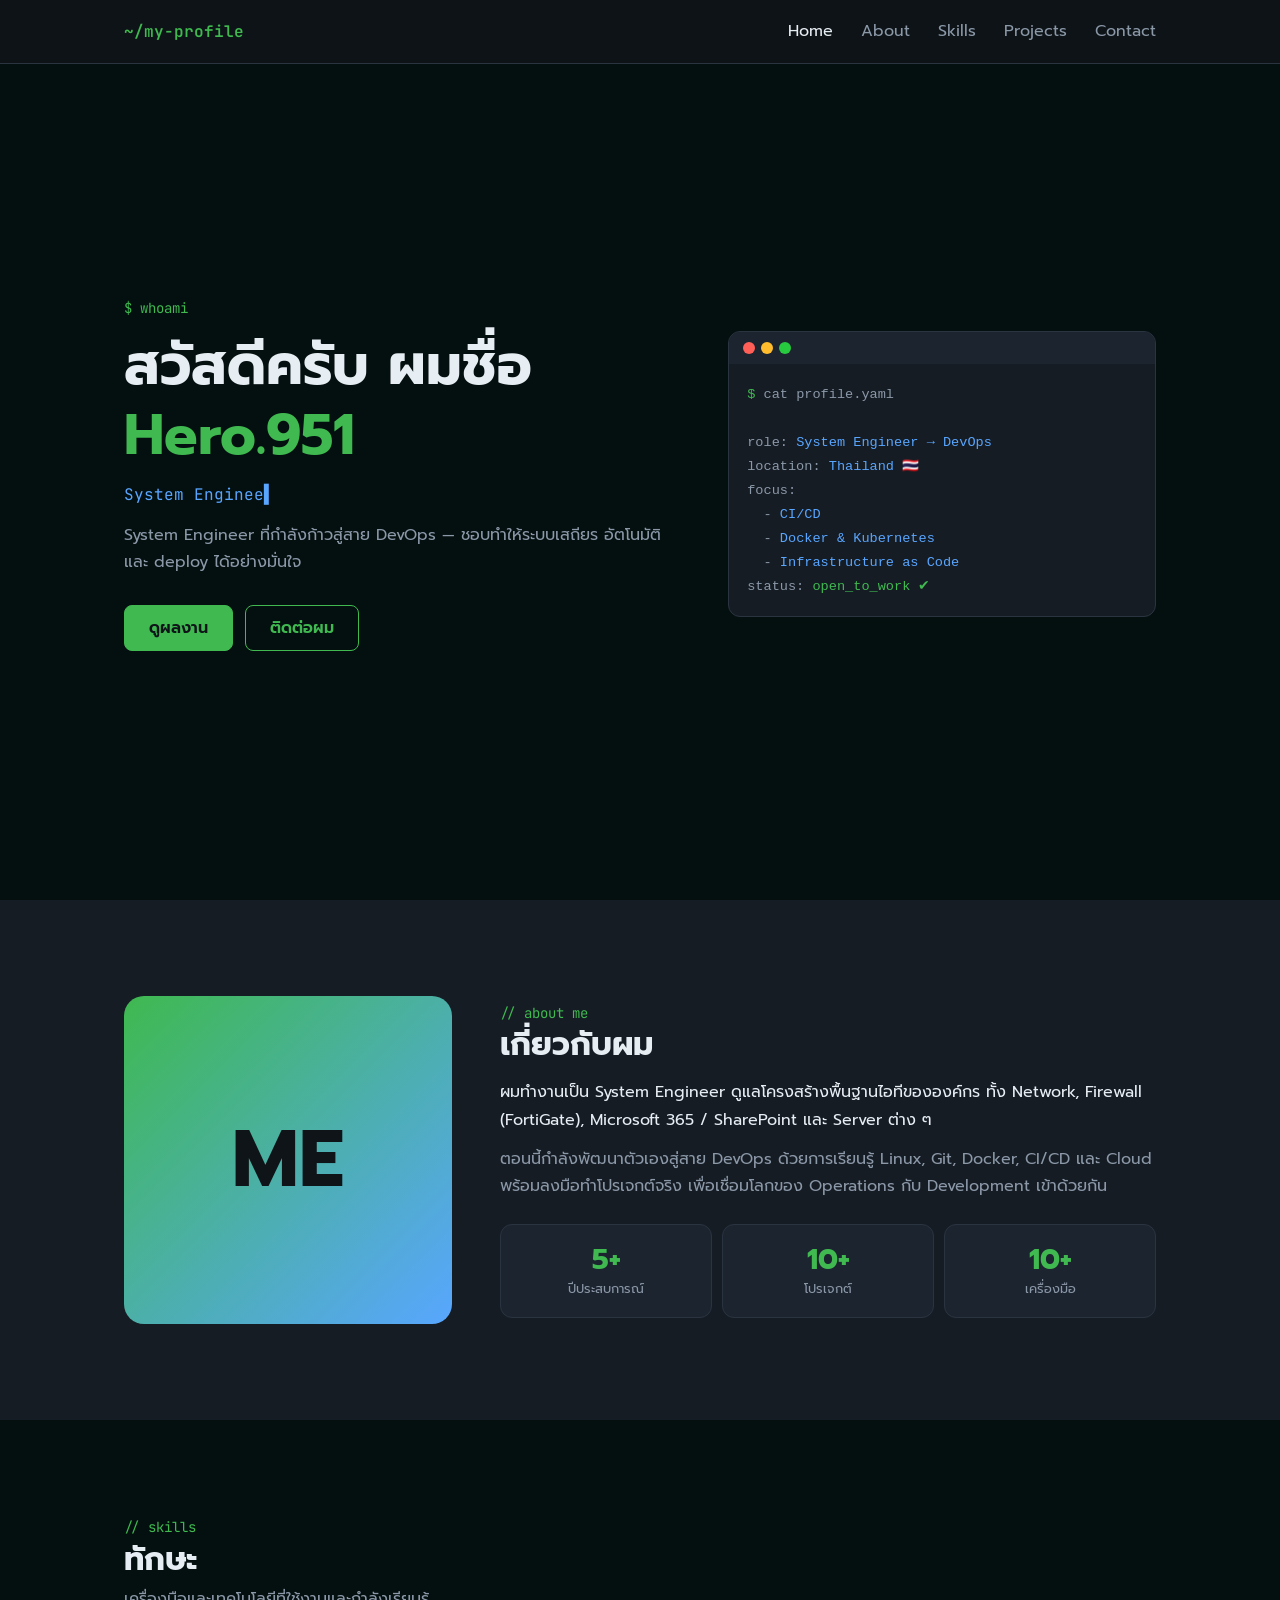
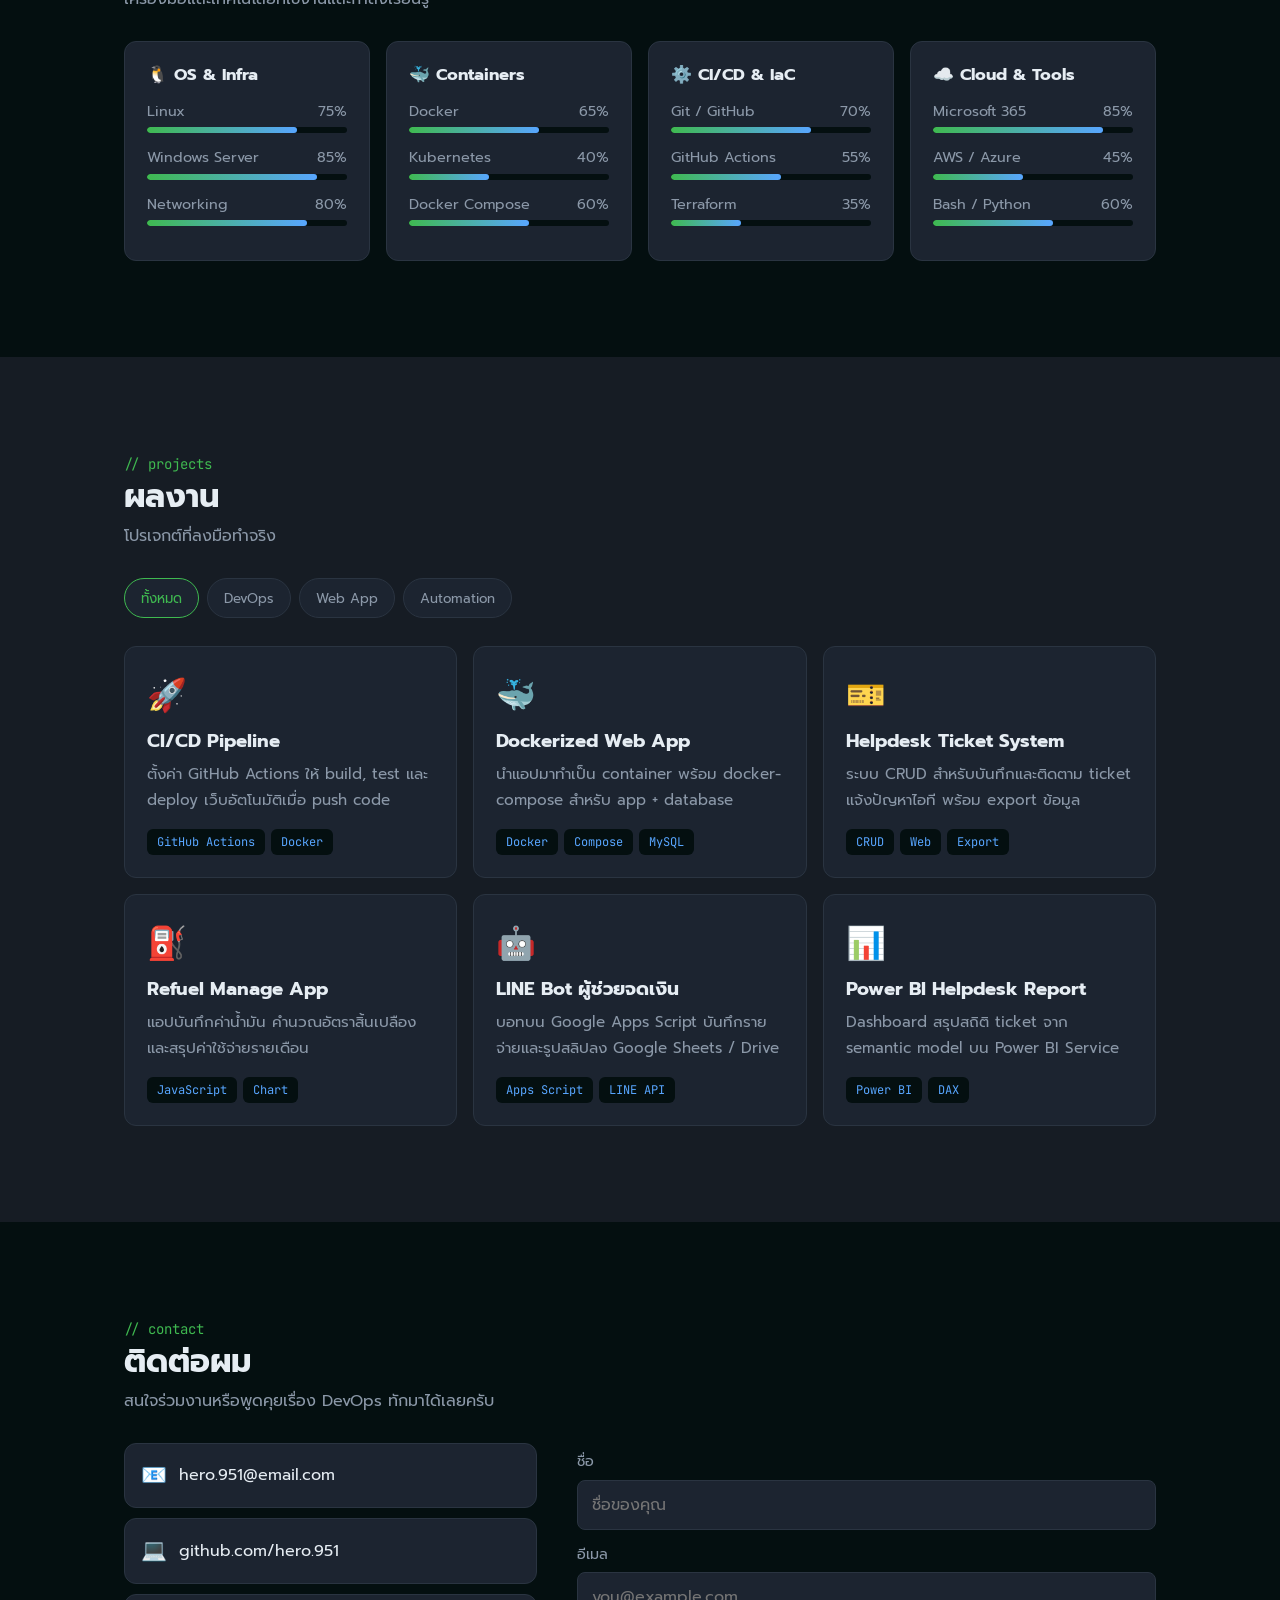
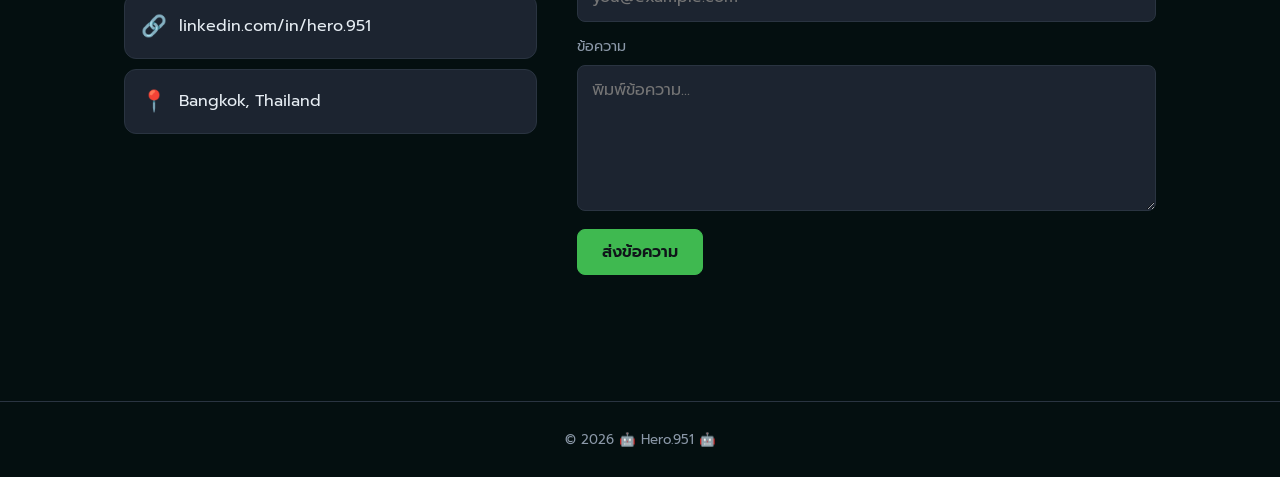
==== commit 42621a86: "Change background color" ====
--- a/profile.html
+++ b/profile.html
@@ -1,226 +1,294 @@
 <!DOCTYPE html>
 <html lang="th">
 <head>
-<meta charset="UTF-8">
-<meta name="viewport" content="width=device-width, initial-scale=1.0">
-<title>My Profile | DevOps Engineer</title>
-<link href="https://fonts.googleapis.com/css2?family=Prompt:wght@300;400;600;700&family=JetBrains+Mono:wght@400;600&display=swap" rel="stylesheet">
-<style>
+  <meta charset="UTF-8">
+  <meta name="viewport" content="width=device-width, initial-scale=1.0">
+  <meta name="description" content="Hero.951 — System Engineer ที่กำลังก้าวสู่สาย DevOps">
+  <title>Hero.951 | DevOps Engineer</title>
+  <link rel="preconnect" href="https://fonts.googleapis.com">
+  <link href="https://fonts.googleapis.com/css2?family=Prompt:wght@300;400;600;700&family=JetBrains+Mono:wght@400;600&display=swap" rel="stylesheet">
+  <style>
+/* ===== Design tokens ===== */
 :root{
-  --bg:#0f1419; --bg2:#161c24; --card:#1c2430; --text:#e6edf3; --muted:#8b98a8;
+  --bg:#040f10; --bg2:#161c24; --card:#1c2430; --text:#e6edf3; --muted:#8b98a8;
   --accent:#3fb950; --accent2:#58a6ff; --border:#2a3441;
-}
-*{margin:0;padding:0;box-sizing:border-box}
-html{scroll-behavior:smooth}
-body{font-family:'Prompt',sans-serif;background:var(--bg);color:var(--text);line-height:1.7}
+  --header-h:64px; --gutter:16px; --radius:12px;
+}
+
+/* ===== Base (mobile-first) ===== */
+*,*::before,*::after{margin:0;padding:0;box-sizing:border-box}
+html{scroll-behavior:smooth;scroll-padding-top:var(--header-h)}
+body{font-family:'Prompt',sans-serif;background:var(--bg);color:var(--text);line-height:1.7;font-size:1rem;overflow-x:hidden}
 a{color:inherit;text-decoration:none}
-.container{max-width:1080px;margin:0 auto;padding:0 20px}
-section{padding:96px 0}
-h2{font-size:2rem;margin-bottom:8px}
-.eyebrow{font-family:'JetBrains Mono',monospace;color:var(--accent);font-size:.9rem}
-.lead{color:var(--muted);margin-bottom:40px}
-
-/* Nav */
-nav{position:fixed;top:0;width:100%;background:rgba(15,20,25,.85);backdrop-filter:blur(8px);border-bottom:1px solid var(--border);z-index:10}
-nav .container{display:flex;justify-content:space-between;align-items:center;height:64px}
+img{max-width:100%;display:block}
+ul{list-style:none}
+p+p{margin-top:12px}
+h1,h2,h3{line-height:1.25}
+h2{font-size:clamp(1.6rem,4vw,2rem);margin-bottom:6px}
+.container{width:100%;max-width:1080px;margin:0 auto;padding:0 var(--gutter)}
+.section{padding:64px 0}
+.alt{background:var(--bg2)}
+.section-head{margin-bottom:28px}
+.eyebrow{font-family:'JetBrains Mono',monospace;color:var(--accent);font-size:.875rem}
+.lead,.muted{color:var(--muted)}
+.sr-only{position:absolute;width:1px;height:1px;overflow:hidden;clip:rect(0 0 0 0);white-space:nowrap}
+.skip-link{position:absolute;left:-999px;top:8px;background:var(--accent);color:#0f1419;padding:8px 14px;border-radius:6px;z-index:100}
+.skip-link:focus{left:8px}
+:focus-visible{outline:2px solid var(--accent2);outline-offset:3px}
+
+/* ===== Header / Nav ===== */
+.site-header{position:fixed;inset:0 0 auto;height:var(--header-h);background:rgba(15,20,25,.9);backdrop-filter:blur(8px);border-bottom:1px solid var(--border);z-index:50}
+.header-inner{display:flex;justify-content:space-between;align-items:center;height:100%}
 .logo{font-family:'JetBrains Mono',monospace;font-weight:600;color:var(--accent)}
-nav ul{display:flex;gap:28px;list-style:none}
-nav ul a{color:var(--muted);transition:.2s}
-nav ul a:hover,nav ul a.active{color:var(--text)}
-.menu-btn{display:none;background:none;border:0;color:var(--text);font-size:1.5rem;cursor:pointer}
-
-/* Hero */
-#hero{min-height:100vh;display:flex;align-items:center;padding-top:64px}
-.hero-grid{display:grid;grid-template-columns:1.3fr 1fr;gap:48px;align-items:center}
-#hero h1{font-size:clamp(2.2rem,5vw,3.6rem);line-height:1.2;margin:12px 0}
-#hero h1 span{color:var(--accent)}
+.menu-btn{background:none;border:0;color:var(--text);font-size:1.6rem;cursor:pointer;width:44px;height:44px}
+.nav-links{display:none;position:absolute;top:var(--header-h);left:0;right:0;flex-direction:column;background:var(--bg2);border-bottom:1px solid var(--border);padding:8px var(--gutter) 16px}
+.nav-links.open{display:flex}
+.nav-links a{display:block;padding:12px 4px;color:var(--muted);transition:color .2s}
+.nav-links a:hover,.nav-links a.active{color:var(--text)}
+
+/* ===== Buttons ===== */
+.btns{display:flex;gap:12px;margin-top:28px;flex-wrap:wrap}
+.btn{display:inline-flex;justify-content:center;align-items:center;min-height:44px;padding:10px 24px;border-radius:8px;font:600 1rem 'Prompt',sans-serif;border:1px solid var(--accent);cursor:pointer;transition:.2s}
+.btn-primary{background:var(--accent);color:#0f1419}
+.btn-primary:hover{filter:brightness(1.1)}
+.btn-ghost{color:var(--accent);background:transparent}
+.btn-ghost:hover{background:rgba(63,185,80,.1)}
+
+/* ===== Hero ===== */
+.hero{min-height:100svh;display:flex;align-items:center;padding:calc(var(--header-h) + 40px) 0 56px}
+.hero-grid{display:grid;gap:40px}
+.hero h1{font-size:clamp(2rem,7vw,3.5rem);margin:10px 0}
+.highlight{color:var(--accent)}
 .typed{font-family:'JetBrains Mono',monospace;color:var(--accent2);min-height:1.7em}
 .typed::after{content:'▌';animation:blink 1s infinite}
 @keyframes blink{50%{opacity:0}}
-.btns{display:flex;gap:14px;margin-top:32px;flex-wrap:wrap}
-.btn{padding:12px 26px;border-radius:8px;font-weight:600;transition:.2s;border:1px solid var(--accent)}
-.btn-primary{background:var(--accent);color:#0f1419}
-.btn-primary:hover{filter:brightness(1.1)}
-.btn-ghost{color:var(--accent)}
-.btn-ghost:hover{background:rgba(63,185,80,.1)}
-.terminal{background:var(--bg2);border:1px solid var(--border);border-radius:12px;overflow:hidden;font-family:'JetBrains Mono',monospace;font-size:.85rem}
+.hero .lead{margin-top:14px;max-width:52ch}
+.terminal{background:var(--bg2);border:1px solid var(--border);border-radius:var(--radius);overflow:hidden}
 .term-bar{background:var(--card);padding:10px 14px;display:flex;gap:6px}
-.term-bar i{width:12px;height:12px;border-radius:50%;display:block}
-.term-body{padding:18px;color:var(--muted)}
+.term-bar i{width:12px;height:12px;border-radius:50%;background:#ff5f56}
+.term-bar i:nth-child(2){background:#ffbd2e}
+.term-bar i:nth-child(3){background:#27c93f}
+.term-body{padding:18px;color:var(--muted);font:.8rem/1.7 'JetBrains Mono',monospace;overflow-x:auto;white-space:pre}
 .term-body .c{color:var(--accent)} .term-body .v{color:var(--accent2)}
 
-/* About */
-#about{background:var(--bg2)}
-.about-grid{display:grid;grid-template-columns:1fr 2fr;gap:48px;align-items:center}
-.avatar{aspect-ratio:1;border-radius:20px;background:linear-gradient(135deg,var(--accent),var(--accent2));display:flex;align-items:center;justify-content:center;font-size:5rem;font-weight:700;color:#0f1419}
-.stats{display:grid;grid-template-columns:repeat(3,1fr);gap:16px;margin-top:28px}
-.stat{background:var(--card);border:1px solid var(--border);border-radius:12px;padding:18px;text-align:center}
-.stat b{display:block;font-size:1.8rem;color:var(--accent)}
-.stat small{color:var(--muted)}
-
-/* Skills */
-.skills-grid{display:grid;grid-template-columns:repeat(auto-fit,minmax(240px,1fr));gap:20px}
-.skill-card{background:var(--card);border:1px solid var(--border);border-radius:12px;padding:24px}
-.skill-card h3{margin-bottom:16px;font-size:1.1rem}
+/* ===== About ===== */
+.about-grid{display:grid;gap:32px;align-items:center}
+.avatar{width:min(200px,60%);aspect-ratio:1;margin:0 auto;border-radius:20px;background:linear-gradient(135deg,var(--accent),var(--accent2));display:flex;align-items:center;justify-content:center;font-size:clamp(3rem,10vw,5rem);font-weight:700;color:#0f1419}
+.about-grid h2{margin-bottom:14px}
+.stats{display:grid;grid-template-columns:repeat(3,1fr);gap:10px;margin-top:24px}
+.stat{background:var(--card);border:1px solid var(--border);border-radius:var(--radius);padding:14px 8px;text-align:center;display:flex;flex-direction:column-reverse}
+.stat dd{font-size:clamp(1.4rem,5vw,1.8rem);font-weight:700;color:var(--accent);line-height:1.2}
+.stat dt{color:var(--muted);font-size:.8rem}
+
+/* ===== Skills ===== */
+.skills-grid{display:grid;gap:16px;grid-template-columns:1fr}
+.skill-card{background:var(--card);border:1px solid var(--border);border-radius:var(--radius);padding:22px}
+.skill-card h3{margin-bottom:14px;font-size:1.05rem}
 .bar{margin-bottom:12px}
 .bar-label{display:flex;justify-content:space-between;font-size:.9rem;color:var(--muted)}
 .bar-track{height:6px;background:var(--bg);border-radius:4px;overflow:hidden;margin-top:4px}
 .bar-fill{height:100%;width:0;background:linear-gradient(90deg,var(--accent),var(--accent2));border-radius:4px;transition:width 1.2s ease}
 
-/* Projects */
-#projects{background:var(--bg2)}
-.filters{display:flex;gap:10px;margin-bottom:28px;flex-wrap:wrap}
-.filter{background:var(--card);border:1px solid var(--border);color:var(--muted);padding:6px 16px;border-radius:20px;cursor:pointer;font-family:inherit}
+/* ===== Projects ===== */
+.filters{display:flex;gap:8px;margin-bottom:24px;overflow-x:auto;padding-bottom:4px;scrollbar-width:none}
+.filter{flex:0 0 auto;min-height:40px;background:var(--card);border:1px solid var(--border);color:var(--muted);padding:6px 16px;border-radius:20px;cursor:pointer;font-family:inherit}
 .filter.active{border-color:var(--accent);color:var(--accent)}
-.projects-grid{display:grid;grid-template-columns:repeat(auto-fit,minmax(300px,1fr));gap:20px}
-.project{background:var(--card);border:1px solid var(--border);border-radius:12px;padding:24px;display:flex;flex-direction:column;transition:.2s}
+.projects-grid{display:grid;gap:16px;grid-template-columns:1fr}
+.project{height:100%;background:var(--card);border:1px solid var(--border);border-radius:var(--radius);padding:22px;display:flex;flex-direction:column;transition:.2s}
 .project:hover{transform:translateY(-4px);border-color:var(--accent)}
-.project .icon{font-size:2rem;margin-bottom:8px}
+.project .icon{font-size:2rem;margin-bottom:6px}
 .project p{color:var(--muted);font-size:.95rem;flex:1;margin:8px 0 16px}
 .tags{display:flex;gap:6px;flex-wrap:wrap}
 .tag{font-family:'JetBrains Mono',monospace;font-size:.75rem;background:var(--bg);color:var(--accent2);padding:3px 10px;border-radius:6px}
 
-/* Contact */
-.contact-grid{display:grid;grid-template-columns:1fr 1.4fr;gap:40px}
-.contact-item{display:flex;gap:14px;align-items:center;background:var(--card);border:1px solid var(--border);border-radius:12px;padding:16px;margin-bottom:12px}
-.contact-item span{font-size:1.4rem}
-form{display:grid;gap:14px}
-input,textarea{background:var(--card);border:1px solid var(--border);border-radius:8px;padding:12px 14px;color:var(--text);font-family:inherit;font-size:1rem}
+/* ===== Contact ===== */
+.contact-grid{display:grid;gap:28px}
+address{font-style:normal}
+.contact-item{display:flex;gap:12px;align-items:center;background:var(--card);border:1px solid var(--border);border-radius:var(--radius);padding:14px 16px;margin:0 0 10px;word-break:break-word}
+a.contact-item:hover{border-color:var(--accent)}
+.contact-item span{font-size:1.3rem}
+fieldset{border:0;display:grid;gap:6px}
+label{font-size:.9rem;color:var(--muted);margin-top:6px}
+input,textarea{width:100%;background:var(--card);border:1px solid var(--border);border-radius:8px;padding:12px 14px;color:var(--text);font:1rem 'Prompt',sans-serif}
 input:focus,textarea:focus{outline:none;border-color:var(--accent)}
+.contact-form .btn{margin-top:12px;width:100%}
 .form-msg{color:var(--accent);min-height:1.5em}
-footer{border-top:1px solid var(--border);padding:24px 0;text-align:center;color:var(--muted);font-size:.9rem}
-
+
+/* ===== Footer ===== */
+.site-footer{border-top:1px solid var(--border);padding:24px 0;text-align:center;color:var(--muted)}
+
+/* ===== Reveal animation ===== */
 .reveal{opacity:0;transform:translateY(30px);transition:.7s ease}
 .reveal.show{opacity:1;transform:none}
-
-@media(max-width:768px){
-  .hero-grid,.about-grid,.contact-grid{grid-template-columns:1fr}
-  .terminal{display:none}
-  .avatar{max-width:200px;margin:0 auto}
-  .menu-btn{display:block}
-  nav ul{display:none;position:absolute;top:64px;left:0;right:0;flex-direction:column;background:var(--bg2);padding:20px;gap:16px;border-bottom:1px solid var(--border)}
-  nav ul.open{display:flex}
-  section{padding:72px 0}
-}
-
-</style>
+@media (prefers-reduced-motion:reduce){
+  *{animation:none!important;transition:none!important;scroll-behavior:auto!important}
+  .reveal{opacity:1;transform:none}
+}
+
+/* ===== Tablet ≥ 640px ===== */
+@media (min-width:640px){
+  :root{--gutter:24px}
+  .skills-grid,.projects-grid{grid-template-columns:repeat(2,1fr)}
+  .contact-form .btn{width:auto;justify-self:start}
+  .stat{padding:18px}
+}
+
+/* ===== Desktop ≥ 900px ===== */
+@media (min-width:900px){
+  .section{padding:96px 0}
+  .menu-btn{display:none}
+  .nav-links{display:flex;position:static;flex-direction:row;gap:28px;padding:0;background:none;border:0}
+  .nav-links a{padding:0}
+  .hero-grid{grid-template-columns:1.3fr 1fr;gap:48px;align-items:center}
+  .term-body{font-size:.85rem}
+  .about-grid{grid-template-columns:1fr 2fr;gap:48px}
+  .avatar{width:100%;margin:0}
+  .skills-grid{grid-template-columns:repeat(4,1fr)}
+  .projects-grid{grid-template-columns:repeat(3,1fr)}
+  .contact-grid{grid-template-columns:1fr 1.4fr;gap:40px}
+}
+
+  </style>
 </head>
 <body>
-
-<nav>
-  <div class="container">
-    <a href="#hero" class="logo">~/my-profile</a>
-    <button class="menu-btn" id="menuBtn" aria-label="เมนู">☰</button>
-    <ul id="navLinks">
-      <li><a href="#hero">Home</a></li>
-      <li><a href="#about">About</a></li>
-      <li><a href="#skills">Skills</a></li>
-      <li><a href="#projects">Projects</a></li>
-      <li><a href="#contact">Contact</a></li>
-    </ul>
-  </div>
-</nav>
-
-<!-- 1. HERO -->
-<section id="hero">
-  <div class="container hero-grid">
-    <div>
-      <p class="eyebrow">$ whoami</p>
-      <h1>สวัสดีครับ ผมชื่อ <span> Hero.951 </span></h1>
-      <p class="typed" id="typed"></p>
-      <p class="lead" style="margin:16px 0 0">System Engineer ที่กำลังก้าวสู่สาย DevOps — ชอบทำให้ระบบเสถียร อัตโนมัติ และ deploy ได้อย่างมั่นใจ</p>
-      <div class="btns">
-        <a href="#projects" class="btn btn-primary">ดูผลงาน</a>
-        <a href="#contact" class="btn btn-ghost">ติดต่อฉัน</a>
+  <a class="skip-link" href="#main">ข้ามไปที่เนื้อหา</a>
+
+  <!-- ===== Header + Navigation ===== -->
+  <header class="site-header">
+    <div class="container header-inner">
+      <a href="#hero" class="logo" aria-label="กลับหน้าแรก">~/my-profile</a>
+      <button class="menu-btn" id="menuBtn" aria-label="เปิดเมนู" aria-expanded="false" aria-controls="navLinks">☰</button>
+      <nav aria-label="เมนูหลัก">
+        <ul id="navLinks" class="nav-links">
+          <li><a href="#hero">Home</a></li>
+          <li><a href="#about">About</a></li>
+          <li><a href="#skills">Skills</a></li>
+          <li><a href="#projects">Projects</a></li>
+          <li><a href="#contact">Contact</a></li>
+        </ul>
+      </nav>
+    </div>
+  </header>
+
+  <main id="main">
+    <!-- 1. HERO -->
+    <section id="hero" class="hero" aria-labelledby="hero-title">
+      <div class="container hero-grid">
+        <div class="hero-text">
+          <p class="eyebrow">$ whoami</p>
+          <h1 id="hero-title">สวัสดีครับ ผมชื่อ <span class="highlight">Hero.951</span></h1>
+          <p class="typed" id="typed" aria-live="polite"></p>
+          <p class="lead">System Engineer ที่กำลังก้าวสู่สาย DevOps — ชอบทำให้ระบบเสถียร อัตโนมัติ และ deploy ได้อย่างมั่นใจ</p>
+          <div class="btns">
+            <a href="#projects" class="btn btn-primary">ดูผลงาน</a>
+            <a href="#contact" class="btn btn-ghost">ติดต่อผม</a>
+          </div>
+        </div>
+        <figure class="terminal" aria-label="ข้อมูลโปรไฟล์ในรูปแบบ terminal">
+          <div class="term-bar" aria-hidden="true"><i></i><i></i><i></i></div>
+          <pre class="term-body"><code><span class="c">$</span> cat profile.yaml
+
+role: <span class="v">System Engineer → DevOps</span>
+location: <span class="v">Thailand 🇹🇭</span>
+focus:
+  - <span class="v">CI/CD</span>
+  - <span class="v">Docker &amp; Kubernetes</span>
+  - <span class="v">Infrastructure as Code</span>
+status: <span class="c">open_to_work ✔</span></code></pre>
+        </figure>
       </div>
+    </section>
+
+    <!-- 2. ABOUT -->
+    <section id="about" class="section alt" aria-labelledby="about-title">
+      <div class="container about-grid reveal">
+        <figure class="avatar" aria-hidden="true">ME</figure>
+        <article>
+          <header>
+            <p class="eyebrow">// about me</p>
+            <h2 id="about-title">เกี่ยวกับผม</h2>
+          </header>
+          <p>ผมทำงานเป็น System Engineer ดูแลโครงสร้างพื้นฐานไอทีขององค์กร ทั้ง Network, Firewall (FortiGate), Microsoft 365 / SharePoint และ Server ต่าง ๆ</p>
+          <p class="muted">ตอนนี้กำลังพัฒนาตัวเองสู่สาย DevOps ด้วยการเรียนรู้ Linux, Git, Docker, CI/CD และ Cloud พร้อมลงมือทำโปรเจกต์จริง เพื่อเชื่อมโลกของ Operations กับ Development เข้าด้วยกัน</p>
+          <dl class="stats">
+            <div class="stat"><dt>ปีประสบการณ์</dt><dd data-count="5">0</dd></div>
+            <div class="stat"><dt>โปรเจกต์</dt><dd data-count="10">0</dd></div>
+            <div class="stat"><dt>เครื่องมือ</dt><dd data-count="15">0</dd></div>
+          </dl>
+        </article>
+      </div>
+    </section>
+
+    <!-- 3. SKILLS -->
+    <section id="skills" class="section" aria-labelledby="skills-title">
+      <div class="container">
+        <header class="section-head">
+          <p class="eyebrow">// skills</p>
+          <h2 id="skills-title">ทักษะ</h2>
+          <p class="lead">เครื่องมือและเทคโนโลยีที่ใช้งานและกำลังเรียนรู้</p>
+        </header>
+        <div class="skills-grid reveal" id="skillsGrid"></div>
+      </div>
+    </section>
+
+    <!-- 4. PROJECTS -->
+    <section id="projects" class="section alt" aria-labelledby="projects-title">
+      <div class="container">
+        <header class="section-head">
+          <p class="eyebrow">// projects</p>
+          <h2 id="projects-title">ผลงาน</h2>
+          <p class="lead">โปรเจกต์ที่ลงมือทำจริง</p>
+        </header>
+        <div class="filters" id="filters" role="group" aria-label="กรองผลงานตามหมวด">
+          <button type="button" class="filter active" data-f="all" aria-pressed="true">ทั้งหมด</button>
+          <button type="button" class="filter" data-f="devops" aria-pressed="false">DevOps</button>
+          <button type="button" class="filter" data-f="web" aria-pressed="false">Web App</button>
+          <button type="button" class="filter" data-f="automation" aria-pressed="false">Automation</button>
+        </div>
+        <ul class="projects-grid" id="projectsGrid"></ul>
+      </div>
+    </section>
+
+    <!-- 5. CONTACT -->
+    <section id="contact" class="section" aria-labelledby="contact-title">
+      <div class="container">
+        <header class="section-head">
+          <p class="eyebrow">// contact</p>
+          <h2 id="contact-title">ติดต่อผม</h2>
+          <p class="lead">สนใจร่วมงานหรือพูดคุยเรื่อง DevOps ทักมาได้เลยครับ</p>
+        </header>
+        <div class="contact-grid reveal">
+          <address class="contact-list">
+            <a class="contact-item" href="mailto:hero.951@email.com"><span aria-hidden="true">📧</span>hero.951@email.com</a>
+            <a class="contact-item" href="https://github.com/hero.951" target="_blank" rel="noopener"><span aria-hidden="true">💻</span>github.com/hero.951</a>
+            <a class="contact-item" href="https://linkedin.com/in/hero.951" target="_blank" rel="noopener"><span aria-hidden="true">🔗</span>linkedin.com/in/hero.951</a>
+            <p class="contact-item"><span aria-hidden="true">📍</span>Bangkok, Thailand</p>
+          </address>
+          <form id="contactForm" class="contact-form" novalidate>
+            <fieldset>
+              <legend class="sr-only">ส่งข้อความถึงผม</legend>
+              <label for="name">ชื่อ</label>
+              <input type="text" id="name" name="name" placeholder="ชื่อของคุณ" autocomplete="name" required>
+              <label for="email">อีเมล</label>
+              <input type="email" id="email" name="email" placeholder="you@example.com" autocomplete="email" required>
+              <label for="message">ข้อความ</label>
+              <textarea id="message" name="message" rows="5" placeholder="พิมพ์ข้อความ..." required></textarea>
+              <button class="btn btn-primary" type="submit">ส่งข้อความ</button>
+              <p class="form-msg" id="formMsg" role="status" aria-live="polite"></p>
+            </fieldset>
+          </form>
+        </div>
+      </div>
+    </section>
+  </main>
+
+  <footer class="site-footer">
+    <div class="container">
+      <p><small>© <time id="year"></time> 🤖 Hero.951 🤖</small></p>
     </div>
-    <div class="terminal">
-      <div class="term-bar"><i style="background:#ff5f56"></i><i style="background:#ffbd2e"></i><i style="background:#27c93f"></i></div>
-      <div class="term-body">
-        <div><span class="c">$</span> cat profile.yaml</div><br>
-        <div>role: <span class="v">System Engineer → DevOps</span></div>
-        <div>location: <span class="v">Thailand 🇹🇭</span></div>
-        <div>focus:</div>
-        <div>&nbsp;&nbsp;- <span class="v">CI/CD</span></div>
-        <div>&nbsp;&nbsp;- <span class="v">Docker & Kubernetes</span></div>
-        <div>&nbsp;&nbsp;- <span class="v">Infrastructure as Code</span></div>
-        <div>status: <span class="c">open_to_work ✔</span></div>
-      </div>
-    </div>
-  </div>
-</section>
-
-<!-- 2. ABOUT -->
-<section id="about">
-  <div class="container about-grid reveal">
-    <div class="avatar">ME</div>
-    <div>
-      <p class="eyebrow">// about me</p>
-      <h2>เกี่ยวกับฉัน</h2>
-      <p>ฉันทำงานเป็น System Engineer ดูแลโครงสร้างพื้นฐานไอทีขององค์กร ทั้ง Network, Firewall (FortiGate), Microsoft 365 / SharePoint และ Server ต่าง ๆ</p>
-      <p style="margin-top:12px;color:var(--muted)">ตอนนี้กำลังพัฒนาตัวเองสู่สาย DevOps ด้วยการเรียนรู้ Linux, Git, Docker, CI/CD และ Cloud พร้อมลงมือทำโปรเจกต์จริง เพื่อเชื่อมโลกของ Operations กับ Development เข้าด้วยกัน</p>
-      <div class="stats">
-        <div class="stat"><b data-count="5">0</b><small>ปีประสบการณ์</small></div>
-        <div class="stat"><b data-count="10">0</b><small>โปรเจกต์</small></div>
-        <div class="stat"><b data-count="15">0</b><small>เครื่องมือ</small></div>
-      </div>
-    </div>
-  </div>
-</section>
-
-<!-- 3. SKILLS -->
-<section id="skills">
-  <div class="container">
-    <p class="eyebrow">// skills</p>
-    <h2>ทักษะ</h2>
-    <p class="lead">เครื่องมือและเทคโนโลยีที่ใช้งานและกำลังเรียนรู้</p>
-    <div class="skills-grid reveal" id="skillsGrid"></div>
-  </div>
-</section>
-
-<!-- 4. PROJECTS -->
-<section id="projects">
-  <div class="container">
-    <p class="eyebrow">// projects</p>
-    <h2>ผลงาน</h2>
-    <p class="lead">โปรเจกต์ที่ลงมือทำจริง</p>
-    <div class="filters" id="filters">
-      <button class="filter active" data-f="all">ทั้งหมด</button>
-      <button class="filter" data-f="devops">DevOps</button>
-      <button class="filter" data-f="web">Web App</button>
-      <button class="filter" data-f="automation">Automation</button>
-    </div>
-    <div class="projects-grid" id="projectsGrid"></div>
-  </div>
-</section>
-
-<!-- 5. CONTACT -->
-<section id="contact">
-  <div class="container">
-    <p class="eyebrow">// contact</p>
-    <h2>ติดต่อฉัน</h2>
-    <p class="lead">สนใจร่วมงานหรือพูดคุยเรื่อง DevOps ทักมาได้เลยค่ะ</p>
-    <div class="contact-grid reveal">
-      <div>
-        <a class="contact-item" href="mailto:your@email.com"><span>📧</span>hero.951@email.com</a>
-        <a class="contact-item" href="https://github.com/yourname" target="_blank"><span>💻</span>github.com/hero.951</a>
-        <a class="contact-item" href="https://linkedin.com/in/yourname" target="_blank"><span>🔗</span>linkedin.com/in/hero.951</a>
-        <div class="contact-item"><span>📍</span>Bangkok, Thailand</div>
-      </div>
-      <form id="contactForm">
-        <input type="text" id="name" placeholder="ชื่อของคุณ" required>
-        <input type="email" id="email" placeholder="อีเมล" required>
-        <textarea id="message" rows="5" placeholder="ข้อความ" required></textarea>
-        <button class="btn btn-primary" type="submit" style="cursor:pointer;font-family:inherit;font-size:1rem">ส่งข้อความ</button>
-        <p class="form-msg" id="formMsg"></p>
-      </form>
-    </div>
-  </div>
-</section>
-
-<footer>© <span id="year"></span> 🤖 Hero.951 🤖</footer>
-
-<script>
+  </footer>
+
+  <script>
 // ===== Data (แก้ไขข้อมูลของคุณตรงนี้) =====
 const skills = [
   { group:'🐧 OS & Infra', items:[['Linux',75],['Windows Server',85],['Networking',80]] },
@@ -247,24 +315,40 @@
   setTimeout(type, del?40:(ci===w.length?1600:90));
 })();
 
-// ===== Render skills =====
+// ===== Render skills (article + list) =====
 document.getElementById('skillsGrid').innerHTML = skills.map(s=>`
-  <div class="skill-card"><h3>${s.group}</h3>
-  ${s.items.map(([n,v])=>`<div class="bar"><div class="bar-label"><span>${n}</span><span>${v}%</span></div>
-  <div class="bar-track"><div class="bar-fill" data-w="${v}"></div></div></div>`).join('')}</div>`).join('');
-
-// ===== Render projects + filter =====
+  <article class="skill-card">
+    <h3>${s.group}</h3>
+    <ul>
+      ${s.items.map(([n,v])=>`
+      <li class="bar">
+        <div class="bar-label"><span>${n}</span><span>${v}%</span></div>
+        <div class="bar-track" role="progressbar" aria-label="${n}" aria-valuemin="0" aria-valuemax="100" aria-valuenow="${v}">
+          <div class="bar-fill" data-w="${v}"></div>
+        </div>
+      </li>`).join('')}
+    </ul>
+  </article>`).join('');
+
+// ===== Render projects (li > article) + filter =====
 const grid=document.getElementById('projectsGrid');
 function renderProjects(f){
   grid.innerHTML = projects.filter(p=>f==='all'||p.cat===f).map(p=>`
-    <div class="project"><div class="icon">${p.icon}</div><h3>${p.title}</h3><p>${p.desc}</p>
-    <div class="tags">${p.tags.map(t=>`<span class="tag">${t}</span>`).join('')}</div></div>`).join('');
+    <li>
+      <article class="project">
+        <span class="icon" aria-hidden="true">${p.icon}</span>
+        <h3>${p.title}</h3>
+        <p>${p.desc}</p>
+        <ul class="tags" aria-label="เทคโนโลยีที่ใช้">${p.tags.map(t=>`<li class="tag">${t}</li>`).join('')}</ul>
+      </article>
+    </li>`).join('');
 }
 renderProjects('all');
 document.getElementById('filters').addEventListener('click',e=>{
-  if(!e.target.dataset.f) return;
-  document.querySelectorAll('.filter').forEach(b=>b.classList.remove('active'));
-  e.target.classList.add('active'); renderProjects(e.target.dataset.f);
+  const btn=e.target.closest('.filter'); if(!btn) return;
+  document.querySelectorAll('.filter').forEach(b=>{b.classList.remove('active');b.setAttribute('aria-pressed','false');});
+  btn.classList.add('active'); btn.setAttribute('aria-pressed','true');
+  renderProjects(btn.dataset.f);
 });
 
 // ===== Scroll reveal + skill bars + counters =====
@@ -273,32 +357,53 @@
   en.target.classList.add('show');
   en.target.querySelectorAll('.bar-fill').forEach(b=>b.style.width=b.dataset.w+'%');
   en.target.querySelectorAll('[data-count]').forEach(el=>{
-    let n=0,t=+el.dataset.count; const iv=setInterval(()=>{el.textContent=++n+'+'; if(n>=t)clearInterval(iv)},80);
+    let n=0; const t=+el.dataset.count;
+    const iv=setInterval(()=>{el.textContent=++n+'+'; if(n>=t) clearInterval(iv);},80);
   });
   io.unobserve(en.target);
-}),{threshold:.2});
+}),{threshold:.15});
 document.querySelectorAll('.reveal').forEach(el=>io.observe(el));
 
 // ===== Active nav link =====
-const links=document.querySelectorAll('nav ul a');
+const links=document.querySelectorAll('.nav-links a');
+const sections=document.querySelectorAll('main section');
 window.addEventListener('scroll',()=>{
-  let cur=''; document.querySelectorAll('section').forEach(s=>{ if(scrollY>=s.offsetTop-120) cur=s.id; });
-  links.forEach(a=>a.classList.toggle('active',a.getAttribute('href')==='#'+cur));
-});
+  let cur='';
+  sections.forEach(s=>{ if(scrollY>=s.offsetTop-120) cur=s.id; });
+  links.forEach(a=>{
+    const on=a.getAttribute('href')==='#'+cur;
+    a.classList.toggle('active',on);
+    on ? a.setAttribute('aria-current','true') : a.removeAttribute('aria-current');
+  });
+},{passive:true});
 
 // ===== Mobile menu =====
 const nav=document.getElementById('navLinks');
-document.getElementById('menuBtn').onclick=()=>nav.classList.toggle('open');
-links.forEach(a=>a.onclick=()=>nav.classList.remove('open'));
+const menuBtn=document.getElementById('menuBtn');
+function setMenu(open){
+  nav.classList.toggle('open',open);
+  menuBtn.setAttribute('aria-expanded',open);
+  menuBtn.setAttribute('aria-label',open?'ปิดเมนู':'เปิดเมนู');
+  menuBtn.textContent=open?'✕':'☰';
+}
+menuBtn.addEventListener('click',()=>setMenu(!nav.classList.contains('open')));
+links.forEach(a=>a.addEventListener('click',()=>setMenu(false)));
+document.addEventListener('keydown',e=>{ if(e.key==='Escape') setMenu(false); });
 
 // ===== Contact form (demo) =====
 document.getElementById('contactForm').addEventListener('submit',e=>{
   e.preventDefault();
-  document.getElementById('formMsg').textContent=`ขอบคุณค่ะ คุณ${document.getElementById('name').value} ได้รับข้อความแล้ว ✔`;
-  e.target.reset();
+  const form=e.target, msg=document.getElementById('formMsg');
+  if(!form.checkValidity()){ msg.style.color='#f85149'; msg.textContent='กรุณากรอกข้อมูลให้ครบและอีเมลให้ถูกต้อง'; return; }
+  msg.style.color='';
+  msg.textContent=`ขอบคุณครับ คุณ${form.name.value} ได้รับข้อความแล้ว ✔`;
+  form.reset();
 });
-document.getElementById('year').textContent=new Date().getFullYear();
-
-</script>
+
+// ===== Footer year =====
+const y=document.getElementById('year');
+y.textContent=new Date().getFullYear(); y.dateTime=y.textContent;
+
+  </script>
 </body>
 </html>
